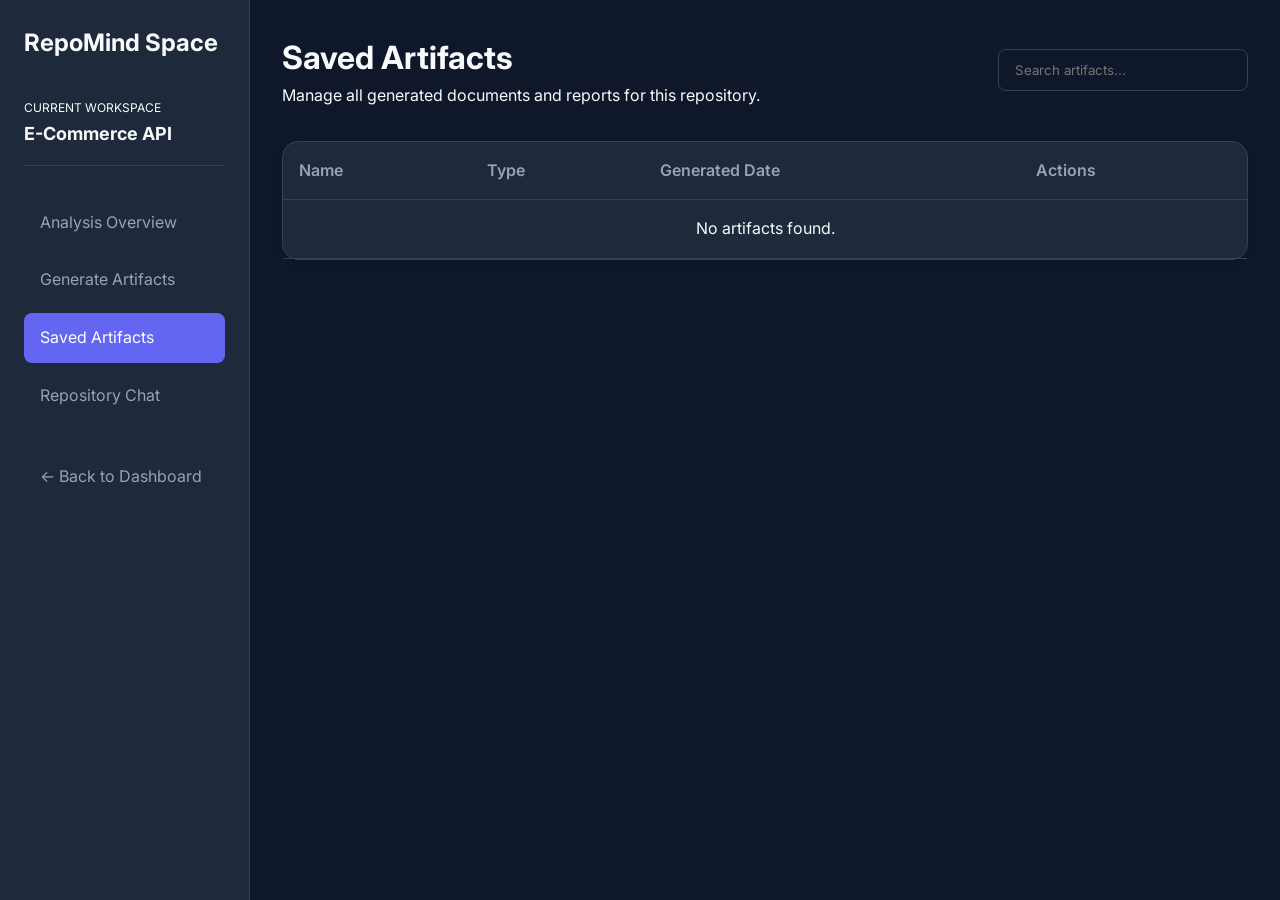
==== pages/artifacts.html @ 16570534 "Initial Frontend" ====
<!DOCTYPE html>
<html lang="en">
<head>
    <meta charset="UTF-8">
    <meta name="viewport" content="width=device-width, initial-scale=1.0">
    <title>Saved Artifacts - RepoMind Space</title>
    <link href="https://fonts.googleapis.com/css2?family=Inter:wght@400;500;600;700&display=swap" rel="stylesheet">
    <link rel="stylesheet" href="../css/style.css">
    <style>
        .artifact-table {
            width: 100%;
            border-collapse: collapse;
            text-align: left;
        }
        .artifact-table th, .artifact-table td {
            padding: 1rem;
            border-bottom: 1px solid var(--border-color);
        }
        .artifact-table th {
            font-weight: 600;
            color: var(--text-muted);
        }
        .artifact-table tr:hover {
            background-color: var(--bg-dark);
        }
    </style>
</head>
<body>
    <div class="app-layout">
        <!-- Sidebar -->
        <aside class="sidebar">
            <h2 class="navbar-brand mb-4">RepoMind Space</h2>
            <div class="mb-4" style="padding-bottom: 1rem; border-bottom: 1px solid var(--border-color);">
                <span class="text-muted" style="font-size: 0.75rem; text-transform: uppercase;">Current Workspace</span>
                <h3 style="font-size: 1.125rem;">E-Commerce API</h3>
            </div>
            <nav class="sidebar-nav" style="margin-top: 0;">
                <a href="workspace-detail.html" class="sidebar-link">Analysis Overview</a>
                <a href="generate-artifact.html" class="sidebar-link">Generate Artifacts</a>
                <a href="artifacts.html" class="sidebar-link active">Saved Artifacts</a>
                <a href="repository-chat.html" class="sidebar-link">Repository Chat</a>
            </nav>
            <nav class="sidebar-nav" style="margin-top: auto; padding-top: 2rem;">
                <a href="dashboard.html" class="sidebar-link">← Back to Dashboard</a>
            </nav>
        </aside>

        <!-- Main Content -->
        <main class="main-content">
            <header class="mb-4" style="display: flex; justify-content: space-between; align-items: center;">
                <div>
                    <h1>Saved Artifacts</h1>
                    <p class="text-muted">Manage all generated documents and reports for this repository.</p>
                </div>
                <div style="display: flex; gap: 1rem;">
                    <input type="text" class="form-control" placeholder="Search artifacts..." style="width: 250px;">
                </div>
            </header>

            <div class="card" style="padding: 0;">
                <table class="artifact-table">
                    <thead>
                        <tr>
                            <th>Name</th>
                            <th>Type</th>
                            <th>Generated Date</th>
                            <th>Actions</th>
                        </tr>
                    </thead>
                    <tbody id="artifactsTableBody">
                        <!-- Artifact rows will be populated here dynamically -->
                        <tr>
                            <td colspan="4" class="text-center text-muted">No artifacts found.</td>
                        </tr>
                    </tbody>
                </table>
            </div>
        </main>
    </div>

    <script src="../js/artifacts.js"></script>
</body>
</html>
---- css/style.css ----
:root {
  --primary-color: #6366f1;
  --primary-hover: #4f46e5;
  --bg-dark: #0f172a;
  --bg-card: #1e293b;
  --text-main: #f8fafc;
  --text-muted: #94a3b8;
  --border-color: #334155;
  --success: #10b981;
  --error: #ef4444;
  --warning: #f59e0b;
}

* {
  box-sizing: border-box;
  margin: 0;
  padding: 0;
}

body {
  font-family: 'Inter', system-ui, sans-serif;
  background-color: var(--bg-dark);
  color: var(--text-main);
  line-height: 1.6;
}

a {
  color: var(--primary-color);
  text-decoration: none;
  transition: color 0.3s ease;
}

a:hover {
  color: var(--primary-hover);
}

.container {
  max-width: 1200px;
  margin: 0 auto;
  padding: 0 2rem;
}

/* Navbar */
.navbar {
  display: flex;
  justify-content: space-between;
  align-items: center;
  padding: 1.5rem 0;
  border-bottom: 1px solid var(--border-color);
}

.navbar-brand {
  font-size: 1.5rem;
  font-weight: 700;
  color: var(--text-main);
  text-decoration: none;
}

.navbar-nav {
  display: flex;
  gap: 1.5rem;
  align-items: center;
}

/* Buttons */
.btn {
  display: inline-flex;
  align-items: center;
  justify-content: center;
  padding: 0.75rem 1.5rem;
  border-radius: 0.5rem;
  font-weight: 500;
  cursor: pointer;
  transition: all 0.2s ease;
  border: none;
  font-size: 1rem;
}

.btn-primary {
  background-color: var(--primary-color);
  color: white;
}

.btn-primary:hover {
  background-color: var(--primary-hover);
  transform: translateY(-1px);
}

.btn-secondary {
  background-color: transparent;
  border: 1px solid var(--border-color);
  color: var(--text-main);
}

.btn-secondary:hover {
  background-color: var(--bg-card);
}

/* Cards */
.card {
  background-color: var(--bg-card);
  border-radius: 1rem;
  padding: 2rem;
  border: 1px solid var(--border-color);
  box-shadow: 0 4px 6px -1px rgb(0 0 0 / 0.1);
}

/* Forms */
.form-group {
  margin-bottom: 1.5rem;
}

.form-label {
  display: block;
  margin-bottom: 0.5rem;
  font-weight: 500;
  color: var(--text-muted);
}

.form-control {
  width: 100%;
  padding: 0.75rem 1rem;
  background-color: var(--bg-dark);
  border: 1px solid var(--border-color);
  border-radius: 0.5rem;
  color: var(--text-main);
  font-family: inherit;
  transition: border-color 0.2s;
}

.form-control:focus {
  outline: none;
  border-color: var(--primary-color);
}

/* Utility */
.text-center { text-align: center; }
.mb-1 { margin-bottom: 0.5rem; }
.mb-2 { margin-bottom: 1rem; }
.mb-4 { margin-bottom: 2rem; }
.mt-4 { margin-top: 2rem; }

/* Dashboard Layout */
.app-layout {
  display: grid;
  grid-template-columns: 250px 1fr;
  min-height: 100vh;
}

.sidebar {
  background-color: var(--bg-card);
  border-right: 1px solid var(--border-color);
  padding: 1.5rem;
}

.sidebar-nav {
  display: flex;
  flex-direction: column;
  gap: 0.5rem;
  margin-top: 2rem;
}

.sidebar-link {
  padding: 0.75rem 1rem;
  border-radius: 0.5rem;
  color: var(--text-muted);
  transition: all 0.2s;
}

.sidebar-link:hover, .sidebar-link.active {
  background-color: var(--primary-color);
  color: white;
}

.main-content {
  padding: 2rem;
  overflow-y: auto;
}

/* Grid System */
.grid {
  display: grid;
  gap: 1.5rem;
}

.grid-cols-2 { grid-template-columns: repeat(2, 1fr); }
.grid-cols-3 { grid-template-columns: repeat(3, 1fr); }
.grid-cols-4 { grid-template-columns: repeat(4, 1fr); }
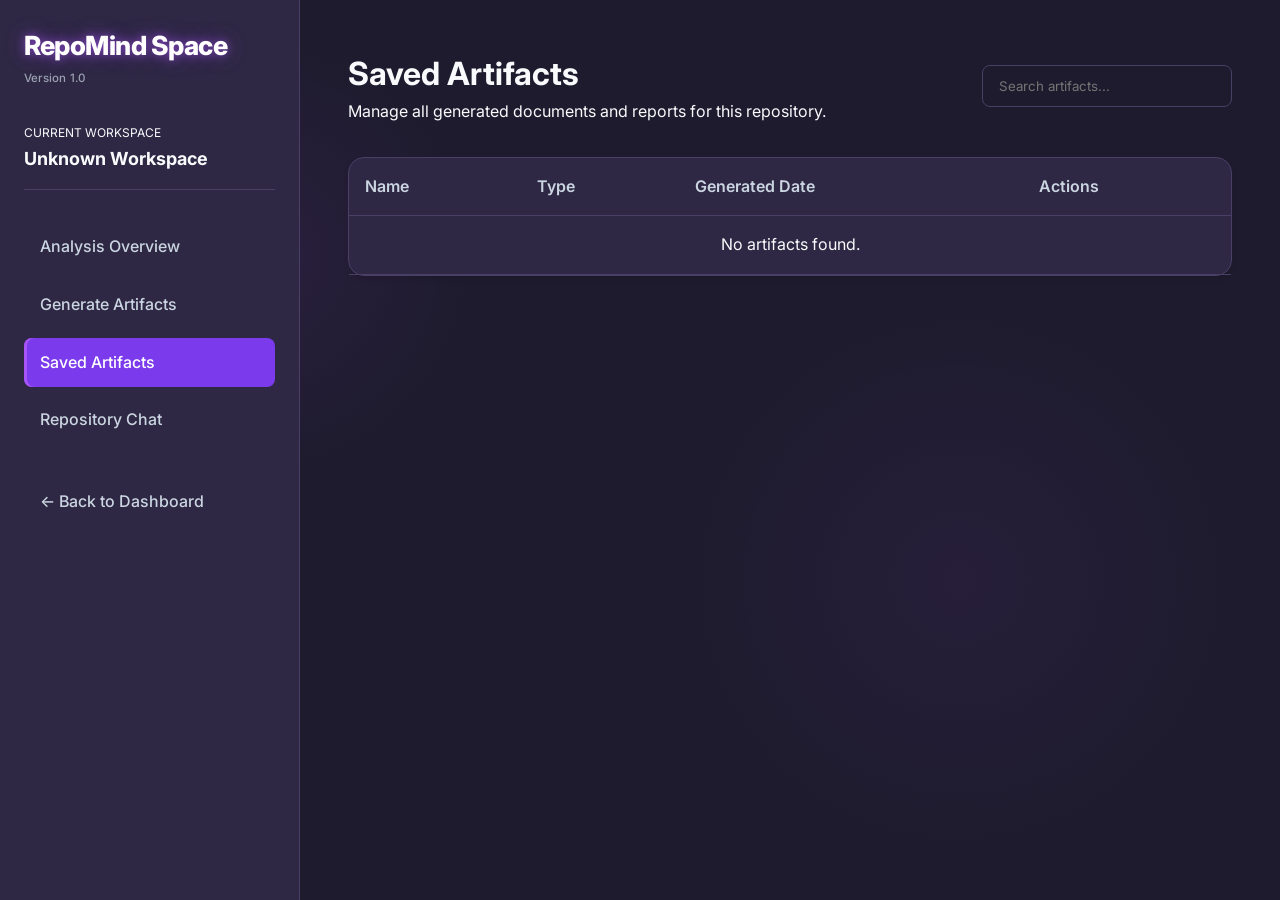
==== commit c2785aa9: "Upadted UI/UX pages with version name" ====
--- a/pages/artifacts.html
+++ b/pages/artifacts.html
@@ -29,10 +29,13 @@
     <div class="app-layout">
         <!-- Sidebar -->
         <aside class="sidebar">
-            <h2 class="navbar-brand mb-4">RepoMind Space</h2>
+            <div class="mb-4">
+                <a href="dashboard.html" class="navbar-brand" style="display: block;">RepoMind Space</a>
+                <span class="version-text">Version 1.0</span>
+            </div>
             <div class="mb-4" style="padding-bottom: 1rem; border-bottom: 1px solid var(--border-color);">
                 <span class="text-muted" style="font-size: 0.75rem; text-transform: uppercase;">Current Workspace</span>
-                <h3 style="font-size: 1.125rem;">E-Commerce API</h3>
+                <h3 style="font-size: 1.125rem;" id="workspaceNameHeader">Workspace Name</h3>
             </div>
             <nav class="sidebar-nav" style="margin-top: 0;">
                 <a href="workspace-detail.html" class="sidebar-link">Analysis Overview</a>
@@ -78,6 +81,7 @@
         </main>
     </div>
 
+    <script src="../js/analysis.js"></script>
     <script src="../js/artifacts.js"></script>
 </body>
 </html>
--- a/css/style.css
+++ b/css/style.css
@@ -1,11 +1,11 @@
 :root {
-  --primary-color: #6366f1;
-  --primary-hover: #4f46e5;
-  --bg-dark: #0f172a;
-  --bg-card: #1e293b;
+  --primary-color: #7c3aed;
+  --primary-hover: #6d28d9;
+  --bg-dark: #1e1b2e;
+  --bg-card: #2e2844;
   --text-main: #f8fafc;
-  --text-muted: #94a3b8;
-  --border-color: #334155;
+  --text-muted: #cbd5e1;
+  --border-color: #4a4066;
   --success: #10b981;
   --error: #ef4444;
   --warning: #f59e0b;
@@ -50,10 +50,13 @@
 }
 
 .navbar-brand {
-  font-size: 1.5rem;
-  font-weight: 700;
-  color: var(--text-main);
+  font-size: 1.65rem;
+  font-weight: 800;
   text-decoration: none;
+  color: white;
+  letter-spacing: -0.5px;
+  white-space: nowrap;
+  text-shadow: 0 0 10px rgba(168, 85, 247, 0.6), 0 0 20px rgba(168, 85, 247, 0.4);
 }
 
 .navbar-nav {
@@ -83,7 +86,9 @@
 
 .btn-primary:hover {
   background-color: var(--primary-hover);
+  color: white !important;
   transform: translateY(-1px);
+  box-shadow: 0 0 15px rgba(99, 102, 241, 0.4);
 }
 
 .btn-secondary {
@@ -138,12 +143,13 @@
 .mb-1 { margin-bottom: 0.5rem; }
 .mb-2 { margin-bottom: 1rem; }
 .mb-4 { margin-bottom: 2rem; }
+.mb-5 { margin-bottom: 3rem; }
 .mt-4 { margin-top: 2rem; }
 
 /* Dashboard Layout */
 .app-layout {
   display: grid;
-  grid-template-columns: 250px 1fr;
+  grid-template-columns: 300px 1fr;
   min-height: 100vh;
 }
 
@@ -170,19 +176,433 @@
 .sidebar-link:hover, .sidebar-link.active {
   background-color: var(--primary-color);
   color: white;
+  box-shadow: inset 3px 0 0 #a855f7;
 }
 
 .main-content {
-  padding: 2rem;
+  padding: 3rem;
   overflow-y: auto;
 }
 
 /* Grid System */
 .grid {
   display: grid;
-  gap: 1.5rem;
+  gap: 2rem;
 }
 
 .grid-cols-2 { grid-template-columns: repeat(2, 1fr); }
 .grid-cols-3 { grid-template-columns: repeat(3, 1fr); }
 .grid-cols-4 { grid-template-columns: repeat(4, 1fr); }
+
+/* Auth Split Layout */
+.auth-split {
+  display: flex;
+  min-height: 100vh;
+  background-color: #1e1b2e; /* dark purple/black background */
+  color: var(--text-main);
+  padding: 1rem;
+  gap: 1rem;
+}
+
+.auth-split-left {
+  flex: 1;
+  border-radius: 1rem;
+  background: linear-gradient(135deg, #4f46e5 0%, #1e1b4b 100%);
+  background-image: url('https://images.unsplash.com/photo-1618005182384-a83a8bd57fbe?q=80&w=1470&auto=format&fit=crop'); /* Abstract fluid/tech matching the AI theme */
+  background-size: cover;
+  background-position: center;
+  position: relative;
+  display: flex;
+  flex-direction: column;
+  justify-content: space-between;
+  padding: 2.5rem;
+  overflow: hidden;
+  animation: bgSlideshow 15s infinite;
+}
+
+@keyframes bgSlideshow {
+  0%, 100% { background-image: url('https://images.unsplash.com/photo-1618005182384-a83a8bd57fbe?q=80&w=1470&auto=format&fit=crop'); }
+  33.33% { background-image: url('https://images.unsplash.com/photo-1550751827-4bd374c3f58b?q=80&w=1470&auto=format&fit=crop'); }
+  66.66% { background-image: url('https://images.unsplash.com/photo-1451187580459-43490279c0fa?q=80&w=1470&auto=format&fit=crop'); }
+}
+
+.indicator {
+  width: 2rem;
+  height: 3px;
+  background: rgba(255,255,255,0.3);
+  border-radius: 2px;
+  transition: background 0.3s;
+  animation: slideIndicator 15s infinite;
+}
+
+.indicator:nth-child(1) { animation-delay: 0s; }
+.indicator:nth-child(2) { animation-delay: -10s; }
+.indicator:nth-child(3) { animation-delay: -5s; }
+
+@keyframes slideIndicator {
+  0%, 30% { background: white; }
+  33%, 100% { background: rgba(255,255,255,0.3); }
+}
+
+.auth-split-left::before {
+  content: '';
+  position: absolute;
+  top: 0; left: 0; right: 0; bottom: 0;
+  background: rgba(30, 27, 46, 0.5); /* dark tint overlay */
+  z-index: 1;
+}
+
+.auth-split-left > * {
+  position: relative;
+  z-index: 2;
+}
+
+.auth-header {
+  display: flex;
+  justify-content: space-between;
+  align-items: center;
+}
+
+.auth-brand {
+  font-size: 1.75rem;
+  font-weight: 800;
+  color: white;
+  letter-spacing: 1px;
+  text-shadow: 0 0 10px rgba(168, 85, 247, 0.6), 0 0 20px rgba(168, 85, 247, 0.4);
+}
+
+.version-text {
+  font-size: 11.5px;
+  color: var(--text-muted);
+  opacity: 0.7;
+  letter-spacing: 0.02em;
+  font-weight: 500;
+  display: block;
+  margin-top: 0.15rem;
+}
+
+.version-text.auth-version {
+  color: rgba(255, 255, 255, 0.6);
+}
+
+.auth-back {
+  color: rgba(255, 255, 255, 0.8);
+  font-size: 0.875rem;
+  background: rgba(255,255,255,0.1);
+  padding: 0.5rem 1rem;
+  border-radius: 2rem;
+  transition: all 0.2s;
+}
+.auth-back:hover { background: rgba(255,255,255,0.2); color: white; }
+
+.auth-hero-text h1 {
+  font-size: 2.5rem;
+  color: white;
+  line-height: 1.2;
+  margin-bottom: 2rem;
+  max-width: 400px;
+}
+
+.auth-split-right {
+  flex: 1;
+  display: flex;
+  flex-direction: column;
+  justify-content: center;
+  align-items: center;
+  padding: 2rem;
+}
+
+.auth-form-wrapper {
+  width: 100%;
+  max-width: 420px;
+}
+
+.auth-form-wrapper h2 {
+  font-size: 2.5rem;
+  margin-bottom: 0.5rem;
+  font-weight: 600;
+}
+
+.auth-subtitle {
+  color: var(--text-muted);
+  margin-bottom: 2.5rem;
+}
+
+.auth-form-wrapper .form-control {
+  background-color: rgba(255, 255, 255, 0.03);
+  border: 1px solid rgba(255, 255, 255, 0.1);
+  padding: 1rem;
+  border-radius: 0.5rem;
+  font-size: 1rem;
+  transition: all 0.2s ease;
+}
+.auth-form-wrapper .form-control:focus {
+  border-color: #a78bfa;
+  background-color: rgba(255, 255, 255, 0.05);
+  box-shadow: 0 0 0 2px rgba(167, 139, 250, 0.2);
+}
+
+.auth-form-wrapper .btn-primary {
+  padding: 1rem;
+  width: 100%;
+  font-size: 1rem;
+  border-radius: 0.5rem;
+  margin-top: 1rem;
+  background-color: #7c3aed; /* purple-ish button */
+  border: none;
+  font-weight: 500;
+}
+.auth-form-wrapper .btn-primary:hover {
+  background-color: #6d28d9;
+  box-shadow: 0 0 15px rgba(124, 58, 237, 0.4);
+}
+
+.social-login {
+  display: flex;
+  gap: 1rem;
+  margin-top: 1.5rem;
+}
+.btn-social {
+  flex: 1;
+  background: transparent;
+  border: 1px solid rgba(255, 255, 255, 0.1);
+  color: white;
+  padding: 0.75rem;
+  border-radius: 0.5rem;
+  display: flex;
+  justify-content: center;
+  align-items: center;
+  gap: 0.5rem;
+  cursor: pointer;
+  transition: all 0.2s;
+  font-family: inherit;
+  font-size: 0.875rem;
+}
+.btn-social:hover { background: rgba(255, 255, 255, 0.05); }
+
+.divider {
+  display: flex;
+  align-items: center;
+  text-align: center;
+  margin: 2rem 0;
+  color: var(--text-muted);
+  font-size: 0.875rem;
+}
+.divider::before, .divider::after {
+  content: '';
+  flex: 1;
+  border-bottom: 1px solid rgba(255, 255, 255, 0.1);
+}
+.divider:not(:empty)::before { margin-right: 1rem; }
+.divider:not(:empty)::after { margin-left: 1rem; }
+
+/* Animations */
+@keyframes fadeInUp {
+  from { opacity: 0; transform: translateY(20px); }
+  to { opacity: 1; transform: translateY(0); }
+}
+
+.animate-fade-up {
+  animation: fadeInUp 0.6s ease-out forwards;
+  opacity: 0;
+}
+.delay-100 { animation-delay: 100ms; }
+.delay-200 { animation-delay: 200ms; }
+.delay-300 { animation-delay: 300ms; }
+
+/* Neon Accents & Glowing Cards */
+.glow-card {
+  position: relative;
+  border: 1px solid rgba(168, 85, 247, 0.2);
+  box-shadow: 0 4px 20px -2px rgba(99, 102, 241, 0.1);
+  transition: all 0.3s ease;
+}
+.glow-card:hover {
+  border-color: rgba(168, 85, 247, 0.5);
+  box-shadow: 0 0 20px rgba(168, 85, 247, 0.2), inset 0 0 10px rgba(99, 102, 241, 0.1);
+  transform: translateY(-3px);
+}
+.glow-card .metric-value {
+  font-size: 2.5rem;
+  font-weight: 800;
+  background: linear-gradient(to right, #a855f7, #6366f1);
+  -webkit-background-clip: text;
+  -webkit-text-fill-color: transparent;
+}
+
+/* Dashboard App Layout Enhancements */
+.app-layout {
+  position: relative;
+  background-color: var(--bg-dark);
+}
+.app-layout::before {
+  content: '';
+  position: absolute;
+  top: 0; left: 0;
+  width: 40vw; height: 40vw;
+  background: radial-gradient(circle, rgba(168, 85, 247, 0.08) 0%, transparent 60%);
+  pointer-events: none;
+  z-index: 0;
+}
+.app-layout::after {
+  content: '';
+  position: absolute;
+  bottom: 0; right: 0;
+  width: 50vw; height: 50vw;
+  background: radial-gradient(circle, rgba(168, 85, 247, 0.06) 0%, transparent 60%);
+  pointer-events: none;
+  z-index: 0;
+}
+
+.sidebar, .main-content {
+  position: relative;
+  z-index: 10;
+}
+
+/* Glassmorphism Panel */
+.glass-panel {
+  background: rgba(30, 41, 59, 0.6);
+  backdrop-filter: blur(12px);
+  -webkit-backdrop-filter: blur(12px);
+  border: 1px solid rgba(255, 255, 255, 0.05);
+  border-radius: 1rem;
+  padding: 2rem;
+  box-shadow: 0 4px 6px -1px rgba(0, 0, 0, 0.1), 0 2px 4px -1px rgba(0, 0, 0, 0.06);
+}
+
+/* Sidebar Icons */
+.sidebar-link {
+  display: flex;
+  align-items: center;
+  gap: 0.75rem;
+  font-weight: 500;
+}
+.sidebar-link svg {
+  width: 1.25rem;
+  height: 1.25rem;
+  opacity: 0.7;
+  transition: opacity 0.2s;
+}
+.sidebar-link:hover svg, .sidebar-link.active svg {
+  opacity: 1;
+}
+
+/* Dashboard Metric Cards */
+.metric-header {
+  display: flex;
+  justify-content: space-between;
+  align-items: center;
+  margin-bottom: 0.5rem;
+}
+.metric-icon {
+  padding: 0.5rem;
+  border-radius: 0.5rem;
+  background: rgba(99, 102, 241, 0.1);
+  color: var(--primary-color);
+  display: flex;
+}
+.trend-up {
+  font-size: 0.75rem;
+  color: var(--success);
+  font-weight: 600;
+  margin-top: 0.25rem;
+}
+
+/* Onboarding Progress */
+.progress-container {
+  width: 100%;
+  height: 6px;
+  background: rgba(255,255,255,0.1);
+  border-radius: 3px;
+  margin: 1rem 0;
+  overflow: hidden;
+}
+.progress-bar {
+  height: 100%;
+  background: linear-gradient(to right, #6366f1, #a855f7);
+  width: 0%; /* Default 0 */
+  transition: width 0.5s ease;
+}
+.checklist {
+  list-style: none;
+  margin-bottom: 1.5rem;
+}
+.checklist li {
+  display: flex;
+  align-items: center;
+  gap: 0.75rem;
+  margin-bottom: 0.5rem;
+  color: var(--text-muted);
+}
+.checklist li svg {
+  color: var(--border-color);
+}
+.checklist li.completed {
+  color: var(--text-main);
+}
+.checklist li.completed svg {
+  color: var(--success);
+}
+
+/* Quick Actions */
+.quick-action-card {
+  display: flex;
+  flex-direction: column;
+  align-items: flex-start;
+  padding: 1.5rem;
+  background: rgba(255, 255, 255, 0.03);
+  border: 1px solid rgba(255, 255, 255, 0.05);
+  border-radius: 0.75rem;
+  cursor: pointer;
+  transition: all 0.2s ease;
+  text-decoration: none;
+  color: var(--text-main);
+}
+.quick-action-card:hover {
+  background: rgba(99, 102, 241, 0.05);
+  border-color: rgba(99, 102, 241, 0.3);
+  transform: translateY(-2px);
+  box-shadow: 0 4px 15px rgba(99, 102, 241, 0.1);
+}
+.quick-action-icon {
+  padding: 0.75rem;
+  border-radius: 0.5rem;
+  background: rgba(255,255,255,0.05);
+  margin-bottom: 1rem;
+  transition: background 0.2s;
+}
+.quick-action-card:hover .quick-action-icon {
+  background: rgba(99, 102, 241, 0.2);
+  color: #a855f7;
+}
+
+/* AI Assistant FAB */
+.ai-fab {
+  position: fixed;
+  bottom: 2rem;
+  right: 2rem;
+  background: linear-gradient(135deg, #6366f1, #a855f7);
+  color: white;
+  padding: 0.75rem 1.25rem;
+  border-radius: 2rem;
+  display: flex;
+  align-items: center;
+  gap: 0.5rem;
+  font-weight: 600;
+  box-shadow: 0 4px 15px rgba(168, 85, 247, 0.4);
+  cursor: pointer;
+  transition: all 0.2s ease;
+  z-index: 100;
+  border: 1px solid rgba(255,255,255,0.2);
+}
+.ai-fab:hover {
+  transform: translateY(-3px) scale(1.02);
+  box-shadow: 0 6px 20px rgba(168, 85, 247, 0.6);
+}
+
+@media (max-width: 768px) {
+  .app-layout { grid-template-columns: 1fr; }
+  .sidebar { display: none; }
+  .auth-split { flex-direction: column; }
+  .auth-split-left { min-height: 40vh; }
+}
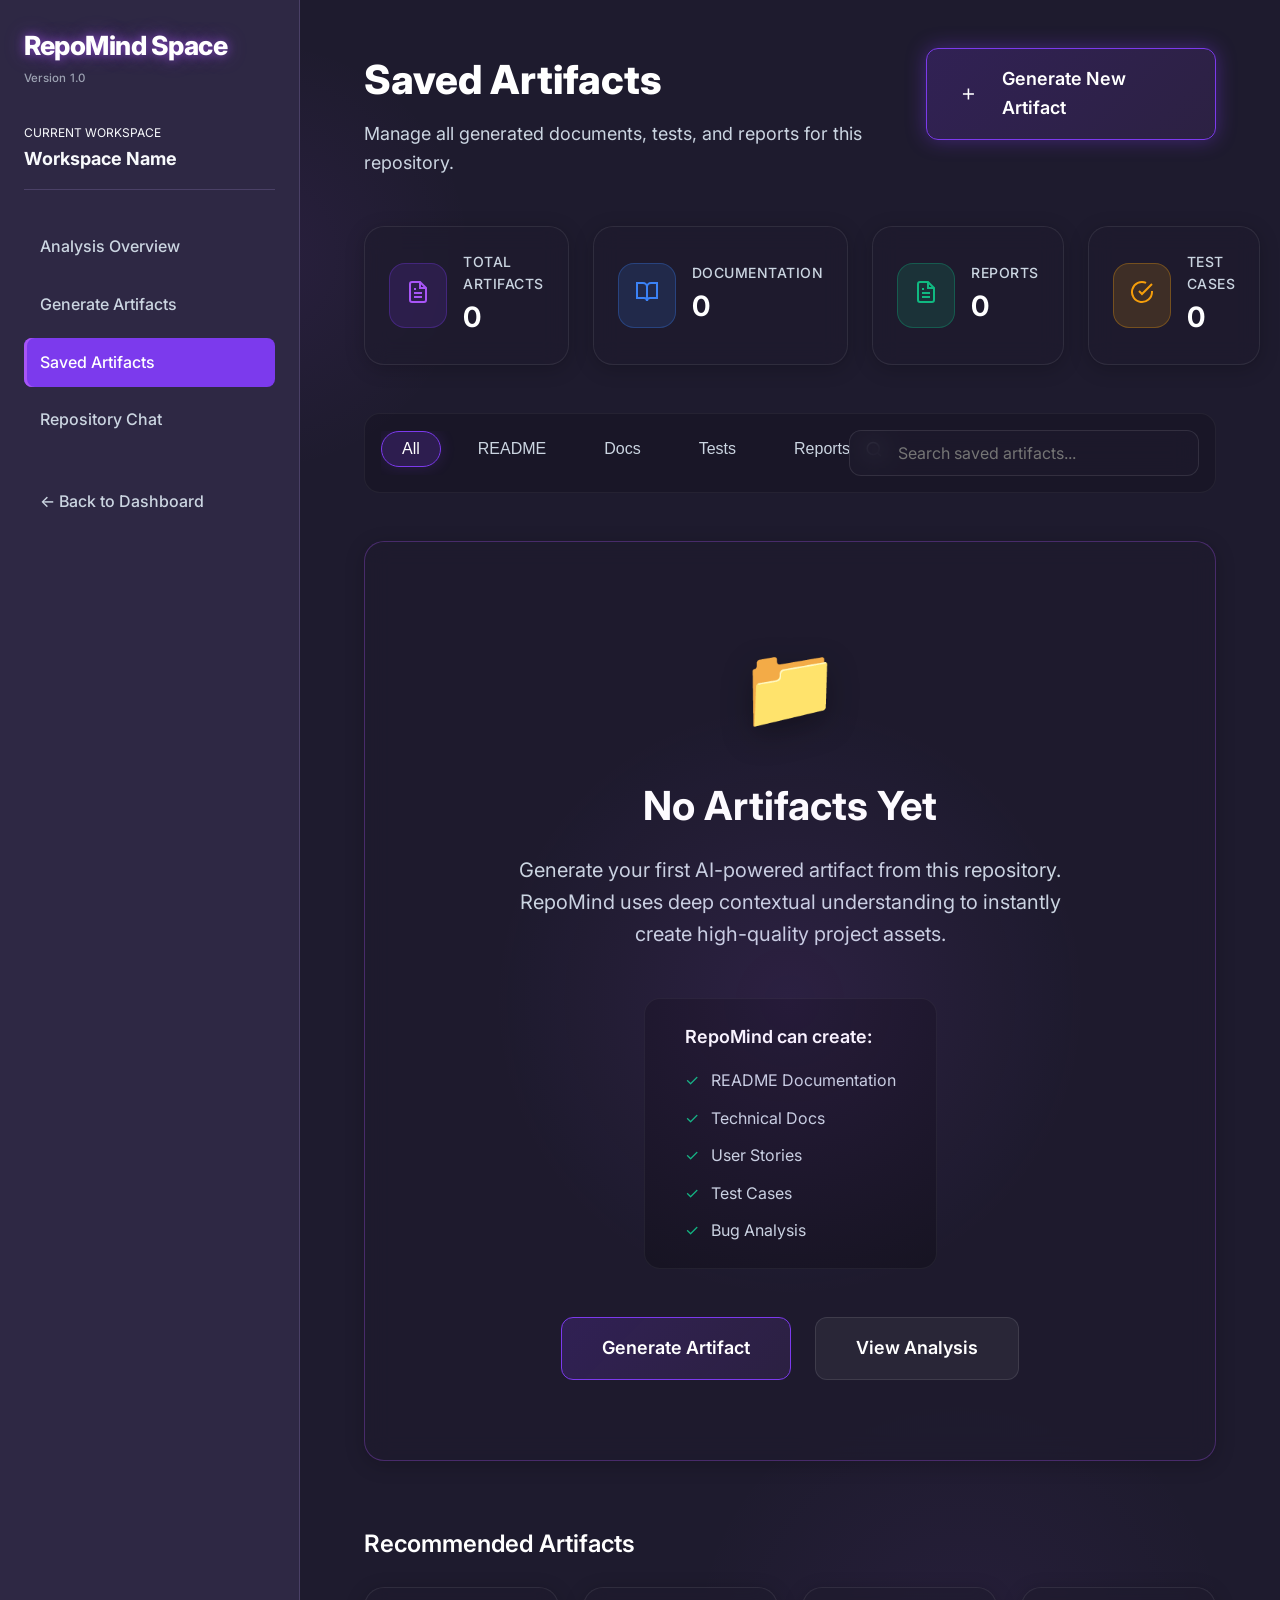
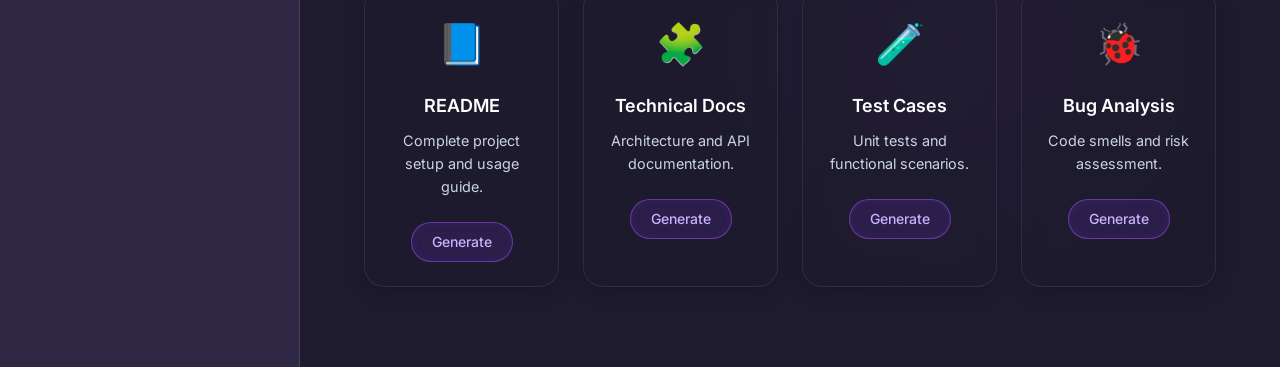
==== commit ef6e58eb: "Enhanced and updated workspace related frontnend pages" ====
--- a/pages/artifacts.html
+++ b/pages/artifacts.html
@@ -7,21 +7,91 @@
     <link href="https://fonts.googleapis.com/css2?family=Inter:wght@400;500;600;700&display=swap" rel="stylesheet">
     <link rel="stylesheet" href="../css/style.css">
     <style>
-        .artifact-table {
-            width: 100%;
-            border-collapse: collapse;
-            text-align: left;
-        }
-        .artifact-table th, .artifact-table td {
-            padding: 1rem;
-            border-bottom: 1px solid var(--border-color);
-        }
-        .artifact-table th {
-            font-weight: 600;
+        /* Modern Input Styling */
+        .search-input {
+            background: rgba(30, 27, 46, 0.6);
+            border: 1px solid rgba(255,255,255,0.1);
+            color: white;
+            padding: 12px 20px 12px 48px;
+            border-radius: 12px;
+            width: 350px;
+            font-family: 'Inter', sans-serif;
+            font-size: 1rem;
+            transition: all 0.3s ease;
+            backdrop-filter: blur(12px);
+        }
+        .search-input:focus {
+            outline: none;
+            border-color: rgba(168, 85, 247, 0.5);
+            box-shadow: 0 0 15px rgba(124, 58, 237, 0.2);
+            background: rgba(30, 27, 46, 0.8);
+        }
+        .search-icon-wrapper {
+            position: absolute;
+            left: 16px;
+            top: 50%;
+            transform: translateY(-50%);
             color: var(--text-muted);
-        }
-        .artifact-table tr:hover {
-            background-color: var(--bg-dark);
+            pointer-events: none;
+        }
+
+        /* Glassmorphism Cards */
+        .glass-card {
+            background: rgba(30, 27, 46, 0.6);
+            backdrop-filter: blur(12px);
+            border: 1px solid rgba(255,255,255,0.08);
+            border-radius: 20px;
+            transition: all 0.3s ease;
+            box-shadow: 0 4px 20px rgba(0,0,0,0.2);
+        }
+        .glass-card:hover {
+            border-color: rgba(168, 85, 247, 0.4);
+            transform: translateY(-4px);
+            box-shadow: 0 12px 30px rgba(124, 58, 237, 0.15);
+        }
+
+        /* Filter Tabs */
+        .filter-tabs {
+            display: flex;
+            gap: 1rem;
+            overflow-x: auto;
+            padding-bottom: 0.5rem;
+        }
+        .filter-tab {
+            background: transparent;
+            border: 1px solid transparent;
+            color: var(--text-muted);
+            padding: 8px 20px;
+            border-radius: 20px;
+            cursor: pointer;
+            font-weight: 500;
+            font-size: 1rem;
+            transition: all 0.2s ease;
+            white-space: nowrap;
+        }
+        .filter-tab:hover {
+            color: white;
+            background: rgba(255,255,255,0.05);
+        }
+        .filter-tab.active {
+            background: rgba(124, 58, 237, 0.2);
+            border-color: var(--primary-color);
+            color: white;
+            box-shadow: 0 0 15px rgba(124, 58, 237, 0.2);
+        }
+
+        /* Populated Grid */
+        .artifact-grid {
+            display: grid;
+            grid-template-columns: repeat(auto-fill, minmax(350px, 1fr));
+            gap: 2rem;
+            display: none; /* Hidden by default until artifacts exist */
+        }
+        
+        .artifact-item-card {
+            display: flex;
+            flex-direction: column;
+            padding: 1.5rem;
         }
     </style>
 </head>
@@ -49,39 +119,183 @@
         </aside>
 
         <!-- Main Content -->
-        <main class="main-content">
-            <header class="mb-4" style="display: flex; justify-content: space-between; align-items: center;">
-                <div>
-                    <h1>Saved Artifacts</h1>
-                    <p class="text-muted">Manage all generated documents and reports for this repository.</p>
+        <main class="main-content" style="padding: 3rem 4rem;">
+            <div style="max-width: 1400px; margin: 0 auto;">
+                
+                <!-- HEADER & ACTION -->
+                <header style="display: flex; justify-content: space-between; align-items: flex-start; margin-bottom: 3rem;">
+                    <div>
+                        <h1 class="analysis-header-title">Saved Artifacts</h1>
+                        <p class="analysis-body-text" style="font-size: 1.125rem; margin-top: 0.5rem;">Manage all generated documents, tests, and reports for this repository.</p>
+                    </div>
+                    <a href="generate-artifact.html" class="action-btn-large primary" style="text-decoration: none; padding: 1rem 2rem; font-size: 1.125rem; font-weight: 600; border-radius: 12px; box-shadow: 0 0 20px rgba(124, 58, 237, 0.4);">
+                        <svg width="20" height="20" viewBox="0 0 24 24" fill="none" stroke="currentColor" stroke-width="2" style="margin-right: 8px;"><line x1="12" y1="5" x2="12" y2="19"></line><line x1="5" y1="12" x2="19" y2="12"></line></svg>
+                        Generate New Artifact
+                    </a>
+                </header>
+
+                <!-- STATISTICS ROW -->
+                <div style="display: grid; grid-template-columns: repeat(4, 1fr); gap: 1.5rem; margin-bottom: 3rem;">
+                    <div class="glass-card" style="padding: 1.5rem; display: flex; align-items: center; gap: 1rem;">
+                        <div style="background: rgba(124, 58, 237, 0.15); padding: 1rem; border-radius: 16px; color: #a855f7; border: 1px solid rgba(124, 58, 237, 0.3);">
+                            <svg width="24" height="24" viewBox="0 0 24 24" fill="none" stroke="currentColor" stroke-width="2"><path d="M14 2H6a2 2 0 0 0-2 2v16a2 2 0 0 0 2 2h12a2 2 0 0 0 2-2V8z"></path><polyline points="14 2 14 8 20 8"></polyline><line x1="16" y1="13" x2="8" y2="13"></line><line x1="16" y1="17" x2="8" y2="17"></line><polyline points="10 9 9 9 8 9"></polyline></svg>
+                        </div>
+                        <div>
+                            <div style="color: var(--text-muted); font-size: 0.875rem; font-weight: 500; text-transform: uppercase; letter-spacing: 0.5px;">Total Artifacts</div>
+                            <div style="font-size: 1.75rem; font-weight: 700; color: white;">0</div>
+                        </div>
+                    </div>
+                    <div class="glass-card" style="padding: 1.5rem; display: flex; align-items: center; gap: 1rem;">
+                        <div style="background: rgba(59, 130, 246, 0.15); padding: 1rem; border-radius: 16px; color: #3b82f6; border: 1px solid rgba(59, 130, 246, 0.3);">
+                            <svg width="24" height="24" viewBox="0 0 24 24" fill="none" stroke="currentColor" stroke-width="2"><path d="M2 3h6a4 4 0 0 1 4 4v14a3 3 0 0 0-3-3H2z"></path><path d="M22 3h-6a4 4 0 0 0-4 4v14a3 3 0 0 1 3-3h7z"></path></svg>
+                        </div>
+                        <div>
+                            <div style="color: var(--text-muted); font-size: 0.875rem; font-weight: 500; text-transform: uppercase; letter-spacing: 0.5px;">Documentation</div>
+                            <div style="font-size: 1.75rem; font-weight: 700; color: white;">0</div>
+                        </div>
+                    </div>
+                    <div class="glass-card" style="padding: 1.5rem; display: flex; align-items: center; gap: 1rem;">
+                        <div style="background: rgba(16, 185, 129, 0.15); padding: 1rem; border-radius: 16px; color: #10b981; border: 1px solid rgba(16, 185, 129, 0.3);">
+                            <svg width="24" height="24" viewBox="0 0 24 24" fill="none" stroke="currentColor" stroke-width="2"><path d="M14 2H6a2 2 0 0 0-2 2v16a2 2 0 0 0 2 2h12a2 2 0 0 0 2-2V8z"></path><polyline points="14 2 14 8 20 8"></polyline><line x1="16" y1="13" x2="8" y2="13"></line><line x1="16" y1="17" x2="8" y2="17"></line><polyline points="10 9 9 9 8 9"></polyline></svg>
+                        </div>
+                        <div>
+                            <div style="color: var(--text-muted); font-size: 0.875rem; font-weight: 500; text-transform: uppercase; letter-spacing: 0.5px;">Reports</div>
+                            <div style="font-size: 1.75rem; font-weight: 700; color: white;">0</div>
+                        </div>
+                    </div>
+                    <div class="glass-card" style="padding: 1.5rem; display: flex; align-items: center; gap: 1rem;">
+                        <div style="background: rgba(245, 158, 11, 0.15); padding: 1rem; border-radius: 16px; color: #f59e0b; border: 1px solid rgba(245, 158, 11, 0.3);">
+                            <svg width="24" height="24" viewBox="0 0 24 24" fill="none" stroke="currentColor" stroke-width="2"><path d="M22 11.08V12a10 10 0 1 1-5.93-9.14"></path><polyline points="22 4 12 14.01 9 11.01"></polyline></svg>
+                        </div>
+                        <div>
+                            <div style="color: var(--text-muted); font-size: 0.875rem; font-weight: 500; text-transform: uppercase; letter-spacing: 0.5px;">Test Cases</div>
+                            <div style="font-size: 1.75rem; font-weight: 700; color: white;">0</div>
+                        </div>
+                    </div>
                 </div>
-                <div style="display: flex; gap: 1rem;">
-                    <input type="text" class="form-control" placeholder="Search artifacts..." style="width: 250px;">
+
+                <!-- TOOLBAR -->
+                <div style="display: flex; justify-content: space-between; align-items: center; margin-bottom: 3rem; background: rgba(0,0,0,0.15); padding: 1rem; border-radius: 16px; border: 1px solid rgba(255,255,255,0.05);">
+                    <div class="filter-tabs">
+                        <button class="filter-tab active">All</button>
+                        <button class="filter-tab">README</button>
+                        <button class="filter-tab">Docs</button>
+                        <button class="filter-tab">Tests</button>
+                        <button class="filter-tab">Reports</button>
+                        <button class="filter-tab">User Stories</button>
+                    </div>
+                    <div style="position: relative;">
+                        <div class="search-icon-wrapper">
+                            <svg width="18" height="18" viewBox="0 0 24 24" fill="none" stroke="currentColor" stroke-width="2"><circle cx="11" cy="11" r="8"></circle><line x1="21" y1="21" x2="16.65" y2="16.65"></line></svg>
+                        </div>
+                        <input type="text" class="search-input" placeholder="Search saved artifacts...">
+                    </div>
                 </div>
-            </header>
-
-            <div class="card" style="padding: 0;">
-                <table class="artifact-table">
-                    <thead>
-                        <tr>
-                            <th>Name</th>
-                            <th>Type</th>
-                            <th>Generated Date</th>
-                            <th>Actions</th>
-                        </tr>
-                    </thead>
-                    <tbody id="artifactsTableBody">
-                        <!-- Artifact rows will be populated here dynamically -->
-                        <tr>
-                            <td colspan="4" class="text-center text-muted">No artifacts found.</td>
-                        </tr>
-                    </tbody>
-                </table>
+
+                <!-- EMPTY STATE HERO (Default View) -->
+                <div id="emptyStateContainer">
+                    <div class="glass-card" style="padding: 5rem 4rem; text-align: center; margin-bottom: 4rem; position: relative; overflow: hidden; border-color: rgba(168, 85, 247, 0.3);">
+                        <div style="position: absolute; top: 50%; left: 50%; transform: translate(-50%, -50%); width: 600px; height: 600px; background: radial-gradient(circle, rgba(168, 85, 247, 0.1) 0%, transparent 70%); pointer-events: none;"></div>
+                        
+                        <div style="font-size: 5rem; margin-bottom: 1.5rem; filter: drop-shadow(0 10px 15px rgba(0,0,0,0.3));">📁</div>
+                        <h2 style="font-size: 2.5rem; font-weight: 700; color: white; margin-bottom: 1rem;">No Artifacts Yet</h2>
+                        <p style="color: var(--text-muted); font-size: 1.25rem; max-width: 600px; margin: 0 auto 3rem; line-height: 1.6;">
+                            Generate your first AI-powered artifact from this repository. RepoMind uses deep contextual understanding to instantly create high-quality project assets.
+                        </p>
+                        
+                        <div style="display: flex; justify-content: center; gap: 2rem; margin-bottom: 3rem; text-align: left;">
+                            <div style="background: rgba(0,0,0,0.2); border: 1px solid rgba(255,255,255,0.05); padding: 1.5rem 2.5rem; border-radius: 16px;">
+                                <h4 style="color: white; font-weight: 600; margin-bottom: 1rem; font-size: 1.125rem;">RepoMind can create:</h4>
+                                <ul style="list-style: none; padding: 0; margin: 0;">
+                                    <li style="color: #cbd5e1; margin-bottom: 0.75rem; display: flex; align-items: center;"><span style="color: var(--success); margin-right: 12px;">✓</span> README Documentation</li>
+                                    <li style="color: #cbd5e1; margin-bottom: 0.75rem; display: flex; align-items: center;"><span style="color: var(--success); margin-right: 12px;">✓</span> Technical Docs</li>
+                                    <li style="color: #cbd5e1; margin-bottom: 0.75rem; display: flex; align-items: center;"><span style="color: var(--success); margin-right: 12px;">✓</span> User Stories</li>
+                                    <li style="color: #cbd5e1; margin-bottom: 0.75rem; display: flex; align-items: center;"><span style="color: var(--success); margin-right: 12px;">✓</span> Test Cases</li>
+                                    <li style="color: #cbd5e1; display: flex; align-items: center;"><span style="color: var(--success); margin-right: 12px;">✓</span> Bug Analysis</li>
+                                </ul>
+                            </div>
+                        </div>
+
+                        <div style="display: flex; justify-content: center; gap: 1.5rem;">
+                            <a href="generate-artifact.html" class="action-btn-large primary" style="text-decoration: none; padding: 1rem 2.5rem; font-size: 1.125rem;">Generate Artifact</a>
+                            <a href="workspace-detail.html" class="action-btn-large" style="text-decoration: none; padding: 1rem 2.5rem; font-size: 1.125rem; background: rgba(255,255,255,0.05); border: 1px solid rgba(255,255,255,0.1); color: white;">View Analysis</a>
+                        </div>
+                    </div>
+
+                    <!-- RECOMMENDED ARTIFACTS GRID (Shown when empty) -->
+                    <div style="margin-bottom: 2rem;">
+                        <h3 style="font-size: 1.5rem; font-weight: 600; color: white; margin-bottom: 1.5rem;">Recommended Artifacts</h3>
+                        <div style="display: grid; grid-template-columns: repeat(4, 1fr); gap: 1.5rem;">
+                            <div class="glass-card" style="padding: 1.5rem; text-align: center;">
+                                <div style="font-size: 2.5rem; margin-bottom: 1rem;">📘</div>
+                                <h4 style="color: white; font-weight: 600; margin-bottom: 0.5rem; font-size: 1.125rem;">README</h4>
+                                <p style="color: var(--text-muted); font-size: 0.9rem; margin-bottom: 1.5rem;">Complete project setup and usage guide.</p>
+                                <a href="generate-artifact.html" class="tech-pill" style="text-decoration: none; display: inline-block; padding: 8px 20px; border: 1px solid rgba(168, 85, 247, 0.5); color: #c4b5fd;">Generate</a>
+                            </div>
+                            <div class="glass-card" style="padding: 1.5rem; text-align: center;">
+                                <div style="font-size: 2.5rem; margin-bottom: 1rem;">🧩</div>
+                                <h4 style="color: white; font-weight: 600; margin-bottom: 0.5rem; font-size: 1.125rem;">Technical Docs</h4>
+                                <p style="color: var(--text-muted); font-size: 0.9rem; margin-bottom: 1.5rem;">Architecture and API documentation.</p>
+                                <a href="generate-artifact.html" class="tech-pill" style="text-decoration: none; display: inline-block; padding: 8px 20px; border: 1px solid rgba(168, 85, 247, 0.5); color: #c4b5fd;">Generate</a>
+                            </div>
+                            <div class="glass-card" style="padding: 1.5rem; text-align: center;">
+                                <div style="font-size: 2.5rem; margin-bottom: 1rem;">🧪</div>
+                                <h4 style="color: white; font-weight: 600; margin-bottom: 0.5rem; font-size: 1.125rem;">Test Cases</h4>
+                                <p style="color: var(--text-muted); font-size: 0.9rem; margin-bottom: 1.5rem;">Unit tests and functional scenarios.</p>
+                                <a href="generate-artifact.html" class="tech-pill" style="text-decoration: none; display: inline-block; padding: 8px 20px; border: 1px solid rgba(168, 85, 247, 0.5); color: #c4b5fd;">Generate</a>
+                            </div>
+                            <div class="glass-card" style="padding: 1.5rem; text-align: center;">
+                                <div style="font-size: 2.5rem; margin-bottom: 1rem;">🐞</div>
+                                <h4 style="color: white; font-weight: 600; margin-bottom: 0.5rem; font-size: 1.125rem;">Bug Analysis</h4>
+                                <p style="color: var(--text-muted); font-size: 0.9rem; margin-bottom: 1.5rem;">Code smells and risk assessment.</p>
+                                <a href="generate-artifact.html" class="tech-pill" style="text-decoration: none; display: inline-block; padding: 8px 20px; border: 1px solid rgba(168, 85, 247, 0.5); color: #c4b5fd;">Generate</a>
+                            </div>
+                        </div>
+                    </div>
+                </div>
+
+                <!-- POPULATED GRID (Hidden until artifacts exist) -->
+                <!-- We keep this here so the layout is ready when dynamic artifacts are loaded -->
+                <div id="populatedGridContainer" class="artifact-grid">
+                    <!-- Example Populated Card (Static for demonstration) -->
+                    <!--
+                    <div class="glass-card artifact-item-card">
+                        <div style="display: flex; justify-content: space-between; margin-bottom: 1rem;">
+                            <div style="display: flex; align-items: center; gap: 0.75rem;">
+                                <span style="font-size: 1.5rem;">📘</span>
+                                <span class="tech-pill" style="background: rgba(124, 58, 237, 0.15); color: #c4b5fd; border: none;">Documentation</span>
+                            </div>
+                            <span style="color: var(--text-muted); font-size: 0.8rem;">Just now</span>
+                        </div>
+                        <h3 style="color: white; font-size: 1.25rem; font-weight: 600; margin-bottom: 0.5rem;">Main README.md</h3>
+                        <p style="color: var(--text-muted); font-size: 0.9rem; line-height: 1.5; margin-bottom: 1.5rem; flex-grow: 1;">
+                            Complete project setup instructions and feature overview.
+                        </p>
+                        <div style="display: flex; gap: 0.5rem; border-top: 1px solid rgba(255,255,255,0.05); padding-top: 1rem;">
+                            <button class="tech-pill" style="flex: 1; justify-content: center; background: rgba(255,255,255,0.05); border-color: rgba(255,255,255,0.1); color: white;">View</button>
+                            <button class="tech-pill" style="flex: 1; justify-content: center; background: rgba(255,255,255,0.05); border-color: rgba(255,255,255,0.1); color: white;">Download</button>
+                            <button class="tech-pill" style="padding: 8px 12px; background: rgba(239, 68, 68, 0.1); border-color: rgba(239, 68, 68, 0.2); color: #ef4444;">
+                                <svg width="16" height="16" viewBox="0 0 24 24" fill="none" stroke="currentColor" stroke-width="2"><polyline points="3 6 5 6 21 6"></polyline><path d="M19 6v14a2 2 0 0 1-2 2H7a2 2 0 0 1-2-2V6m3 0V4a2 2 0 0 1 2-2h4a2 2 0 0 1 2 2v2"></path></svg>
+                            </button>
+                        </div>
+                    </div>
+                    -->
+                </div>
+
             </div>
         </main>
     </div>
 
     <script src="../js/analysis.js"></script>
     <script src="../js/artifacts.js"></script>
+    <script>
+        // Simple script to handle filter tab active states
+        document.querySelectorAll('.filter-tab').forEach(tab => {
+            tab.addEventListener('click', function() {
+                document.querySelectorAll('.filter-tab').forEach(t => t.classList.remove('active'));
+                this.classList.add('active');
+            });
+        });
+    </script>
 </body>
 </html>
--- a/css/style.css
+++ b/css/style.css
@@ -600,9 +600,624 @@
   box-shadow: 0 6px 20px rgba(168, 85, 247, 0.6);
 }
 
+/* Onboarding Layout */
+.onboarding-container {
+  max-width: 1400px;
+  margin: 0 auto;
+}
+
+.onboarding-layout {
+  display: grid;
+  grid-template-columns: 2fr 1fr;
+  gap: 2.5rem;
+  align-items: start;
+}
+
+/* Workspaces Layout */
+.content-with-sidebar {
+  display: grid;
+  grid-template-columns: 1fr 300px;
+  gap: 2rem;
+}
+
+.side-panel {
+  border-left: 1px solid var(--border-color);
+  padding-left: 2rem;
+  display: flex;
+  flex-direction: column;
+  gap: 2rem;
+}
+
+.search-wrapper {
+  position: relative;
+  width: 100%;
+  max-width: 400px;
+}
+
+.search-input {
+  width: 100%;
+  padding: 0.75rem 1rem 0.75rem 2.5rem;
+  background-color: var(--bg-dark);
+  border: 1px solid var(--border-color);
+  border-radius: 0.5rem;
+  color: var(--text-main);
+  transition: all 0.2s;
+}
+
+.search-input:focus {
+  outline: none;
+  border-color: var(--primary-color);
+  box-shadow: 0 0 0 2px rgba(124, 58, 237, 0.2);
+}
+
+.search-icon {
+  position: absolute;
+  left: 0.75rem;
+  top: 50%;
+  transform: translateY(-50%);
+  color: var(--text-muted);
+}
+
+.tech-badge {
+  display: inline-block;
+  padding: 0.25rem 0.75rem;
+  font-size: 0.75rem;
+  border-radius: 1rem;
+  background: rgba(124, 58, 237, 0.1);
+  color: #a78bfa;
+  border: 1px solid rgba(124, 58, 237, 0.2);
+  margin-right: 0.5rem;
+  margin-bottom: 0.5rem;
+}
+
+.activity-item {
+  display: flex;
+  gap: 1rem;
+  margin-bottom: 1.5rem;
+  position: relative;
+}
+
+.activity-item::before {
+  content: '';
+  position: absolute;
+  left: 0.5rem;
+  top: 1.5rem;
+  bottom: -1.5rem;
+  width: 1px;
+  background: var(--border-color);
+}
+
+.activity-item:last-child::before {
+  display: none;
+}
+
+.activity-icon {
+  width: 1rem;
+  height: 1rem;
+  border-radius: 50%;
+  background: var(--bg-card);
+  border: 2px solid var(--primary-color);
+  z-index: 1;
+  margin-top: 0.25rem;
+  flex-shrink: 0;
+}
+
+.activity-content h4 {
+  font-size: 0.875rem;
+  margin-bottom: 0.15rem;
+}
+
+.activity-content p {
+  font-size: 0.75rem;
+  color: var(--text-muted);
+}
+
+/* Create Workspace Redesign Enhancements */
+.stepper {
+  display: flex;
+  align-items: center;
+  gap: 1.5rem;
+  margin-top: 1.5rem;
+  margin-bottom: 2rem;
+}
+
+.step-item {
+  display: flex;
+  align-items: center;
+  gap: 0.5rem;
+  font-size: 0.875rem;
+  color: var(--text-muted);
+  font-weight: 500;
+}
+
+.step-item.active {
+  color: #a78bfa;
+}
+
+.step-number {
+  display: flex;
+  align-items: center;
+  justify-content: center;
+  width: 1.5rem;
+  height: 1.5rem;
+  border-radius: 50%;
+  background: rgba(255, 255, 255, 0.1);
+  font-size: 0.75rem;
+}
+
+.step-item.active .step-number {
+  background: var(--primary-color);
+  color: white;
+}
+
+.helper-text {
+  font-size: 0.75rem;
+  color: var(--text-muted);
+  margin-top: 0.5rem;
+  display: block;
+}
+
+.pill-tabs {
+  display: inline-flex;
+  background: rgba(0, 0, 0, 0.2);
+  padding: 0.35rem;
+  border-radius: 2rem;
+  gap: 0.25rem;
+  margin-bottom: 2rem;
+  border: 1px solid rgba(255, 255, 255, 0.05);
+}
+
+.pill-btn {
+  background: transparent;
+  border: none;
+  color: var(--text-muted);
+  font-size: 0.875rem;
+  font-weight: 500;
+  cursor: pointer;
+  padding: 0.5rem 1.25rem;
+  border-radius: 1.5rem;
+  transition: all 0.3s ease;
+}
+
+.pill-btn:hover {
+  color: var(--text-main);
+  background: rgba(255, 255, 255, 0.05);
+}
+
+.pill-btn.active {
+  background: linear-gradient(135deg, #7c3aed, #6d28d9);
+  color: white;
+  box-shadow: 0 4px 12px rgba(124, 58, 237, 0.3);
+}
+
+.upload-dropzone {
+  border: 2px dashed var(--border-color);
+  border-radius: 0.75rem;
+  padding: 3rem 2rem;
+  text-align: center;
+  background: rgba(255, 255, 255, 0.02);
+  cursor: pointer;
+  transition: all 0.2s ease;
+  display: flex;
+  flex-direction: column;
+  align-items: center;
+  gap: 1rem;
+}
+
+.upload-dropzone:hover, .upload-dropzone.dragover {
+  border-color: var(--primary-color);
+  background: rgba(124, 58, 237, 0.05);
+}
+
+.upload-icon {
+  width: 3rem;
+  height: 3rem;
+  color: var(--primary-color);
+  opacity: 0.8;
+}
+
+.trust-badges {
+  display: flex;
+  gap: 1.5rem;
+  justify-content: center;
+  margin-top: 2rem;
+  flex-wrap: wrap;
+}
+
+.trust-badge {
+  display: flex;
+  align-items: center;
+  gap: 0.5rem;
+  font-size: 0.75rem;
+  color: var(--text-muted);
+}
+
+.analysis-container {
+  max-width: 1400px;
+  margin: 0 auto;
+  padding: 48px 56px;
+  width: 100%;
+}
+
+.analysis-header-title {
+  font-size: 40px;
+  font-weight: 800;
+  margin-bottom: 0.5rem;
+  color: white;
+}
+
+.analysis-section-title {
+  font-size: 22px;
+  font-weight: 700;
+  margin-bottom: 1.5rem;
+  color: white;
+}
+
+.analysis-body-text {
+  font-size: 16px;
+  color: var(--text-muted);
+  line-height: 1.6;
+}
+
+.analysis-card-value {
+  font-size: 36px;
+  font-weight: 800;
+  color: white;
+  margin-bottom: 0.5rem;
+}
+
+.analysis-grid-65-35 {
+  display: grid;
+  grid-template-columns: 65% 1fr;
+  gap: 36px;
+  margin-bottom: 40px;
+}
+
+.analysis-grid-4 {
+  display: grid;
+  grid-template-columns: repeat(4, 1fr);
+  gap: 32px;
+  margin-bottom: 40px;
+}
+
+.analysis-grid-2 {
+  display: grid;
+  grid-template-columns: 1fr 1fr;
+  gap: 36px;
+  margin-bottom: 40px;
+}
+
+.analysis-card {
+  background: rgba(30, 27, 46, 0.6);
+  backdrop-filter: blur(12px);
+  border: 1px solid rgba(255, 255, 255, 0.08);
+  border-radius: 1rem;
+  padding: 32px;
+  transition: all 0.3s ease;
+  position: relative;
+  overflow: hidden;
+  display: flex;
+  flex-direction: column;
+}
+
+.analysis-card:hover {
+  border-color: rgba(168, 85, 247, 0.4);
+  box-shadow: 0 10px 30px rgba(0,0,0,0.3), 0 0 20px rgba(124, 58, 237, 0.15);
+  transform: translateY(-4px);
+}
+
+.analysis-card-inner-grid {
+  display: flex;
+  flex-direction: column;
+  gap: 1.5rem;
+}
+
+.tree-panel {
+  background: #0f0d14;
+  border: 1px solid rgba(255,255,255,0.05);
+  border-radius: 0.75rem;
+  padding: 24px;
+  font-family: 'Fira Code', 'Courier New', Courier, monospace;
+  font-size: 16px;
+  color: #a78bfa;
+  line-height: 1.6;
+  overflow-x: auto;
+  position: relative;
+  box-shadow: inset 0 0 20px rgba(0,0,0,0.5);
+  flex-grow: 1;
+}
+
+.insight-item {
+  background: rgba(255, 255, 255, 0.03);
+  border: 1px solid rgba(168, 85, 247, 0.15);
+  border-radius: 0.75rem;
+  padding: 1.5rem;
+  display: flex;
+  flex-direction: column;
+  gap: 0.5rem;
+}
+
+.action-btn-large {
+  display: flex;
+  align-items: center;
+  justify-content: flex-start;
+  gap: 1rem;
+  padding: 1.25rem 1.5rem;
+  background: rgba(255,255,255,0.03);
+  border: 1px solid rgba(255,255,255,0.08);
+  border-radius: 0.75rem;
+  color: var(--text-main);
+  text-decoration: none;
+  transition: all 0.2s;
+  font-weight: 600;
+  font-size: 16px;
+}
+
+.action-btn-large:hover {
+  background: rgba(255,255,255,0.08);
+  border-color: rgba(168, 85, 247, 0.4);
+  transform: translateX(4px);
+}
+
+.action-btn-large.primary {
+  background: linear-gradient(135deg, rgba(124, 58, 237, 0.2), rgba(168, 85, 247, 0.1));
+  border-color: var(--primary-color);
+  color: white;
+}
+
+.action-btn-large.primary:hover {
+  background: var(--primary-color);
+  box-shadow: 0 4px 15px rgba(124, 58, 237, 0.4);
+  transform: translateX(4px);
+}
+
+@media (max-width: 1024px) {
+  .analysis-grid-65-35, .analysis-grid-4, .analysis-grid-2 {
+    grid-template-columns: 1fr;
+  }
+}
+
+
+.meta-badges {
+  display: flex;
+  gap: 1rem;
+  flex-wrap: wrap;
+  margin-top: 1.5rem;
+}
+
+.meta-badge {
+  display: inline-flex;
+  align-items: center;
+  gap: 0.5rem;
+  padding: 0.4rem 0.8rem;
+  background: rgba(255, 255, 255, 0.05);
+  border: 1px solid rgba(255, 255, 255, 0.1);
+  border-radius: 2rem;
+  font-size: 0.75rem;
+  color: var(--text-muted);
+  backdrop-filter: blur(4px);
+}
+
+.meta-badge svg {
+  color: var(--primary-color);
+}
+
+.hero-summary-card {
+  display: grid;
+  grid-template-columns: 2fr 1fr;
+  gap: 2rem;
+  background: linear-gradient(145deg, rgba(46, 40, 68, 0.6) 0%, rgba(30, 27, 46, 0.8) 100%);
+  border: 1px solid rgba(168, 85, 247, 0.2);
+  border-radius: 1rem;
+  padding: 2.5rem;
+  position: relative;
+  overflow: hidden;
+}
+
+.hero-summary-card::before {
+  content: '';
+  position: absolute;
+  top: -50%;
+  left: -50%;
+  width: 200%;
+  height: 200%;
+  background: radial-gradient(circle, rgba(168, 85, 247, 0.05) 0%, transparent 50%);
+  pointer-events: none;
+}
+
+.health-card {
+  display: flex;
+  flex-direction: column;
+  align-items: center;
+  justify-content: center;
+  border-left: 1px solid rgba(255,255,255,0.1);
+  padding-left: 2rem;
+}
+
+.circular-progress {
+  position: relative;
+  width: 120px;
+  height: 120px;
+  display: flex;
+  align-items: center;
+  justify-content: center;
+  margin-bottom: 1rem;
+}
+
+.circular-progress svg {
+  position: absolute;
+  top: 0;
+  left: 0;
+  transform: rotate(-90deg);
+}
+
+.progress-circle-path {
+  transition: stroke-dashoffset 0.5s ease-out;
+  filter: drop-shadow(0 0 8px rgba(124, 58, 237, 0.6));
+}
+
+.circular-progress-value {
+  font-size: 1.75rem;
+  font-weight: 700;
+  color: white;
+  z-index: 1;
+}
+
+.tech-pill {
+  display: inline-block;
+  padding: 0.4rem 1rem;
+  background: rgba(124, 58, 237, 0.15);
+  border: 1px solid rgba(124, 58, 237, 0.3);
+  color: #c4b5fd;
+  border-radius: 2rem;
+  font-size: 0.875rem;
+  font-weight: 500;
+  box-shadow: inset 0 0 10px rgba(124, 58, 237, 0.1);
+}
+
+.metric-card-premium {
+  position: relative;
+  background: rgba(46, 40, 68, 0.4);
+  backdrop-filter: blur(8px);
+  border: 1px solid rgba(255,255,255,0.05);
+  border-radius: 1rem;
+  padding: 1.5rem;
+  transition: all 0.3s ease;
+  overflow: hidden;
+}
+
+.metric-card-premium:hover {
+  transform: translateY(-5px);
+  border-color: rgba(168, 85, 247, 0.4);
+  box-shadow: 0 10px 25px rgba(0,0,0,0.2), 0 0 15px rgba(124, 58, 237, 0.2);
+}
+
+.metric-card-premium::after {
+  content: '';
+  position: absolute;
+  top: 0; left: 0; right: 0; height: 2px;
+  background: linear-gradient(90deg, transparent, var(--primary-color), transparent);
+  opacity: 0;
+  transition: opacity 0.3s;
+}
+
+.metric-card-premium:hover::after {
+  opacity: 1;
+}
+
+.metric-header-premium {
+  display: flex;
+  align-items: center;
+  gap: 0.75rem;
+  color: var(--text-muted);
+  font-size: 0.875rem;
+  margin-bottom: 1rem;
+}
+
+.metric-icon-premium {
+  padding: 0.5rem;
+  background: rgba(255,255,255,0.05);
+  border-radius: 0.5rem;
+  color: var(--primary-color);
+  display: flex;
+}
+
+.tree-panel {
+  background: #110f18;
+  border: 1px solid rgba(255,255,255,0.05);
+  border-radius: 0.75rem;
+  padding: 1.5rem;
+  font-family: 'Fira Code', 'Courier New', Courier, monospace;
+  font-size: 0.875rem;
+  color: #a78bfa;
+  line-height: 1.5;
+  overflow-x: auto;
+  position: relative;
+  box-shadow: inset 0 0 20px rgba(0,0,0,0.5);
+}
+
+.tree-panel .copy-btn {
+  position: absolute;
+  top: 1rem;
+  right: 1rem;
+  background: rgba(255,255,255,0.1);
+  border: none;
+  color: white;
+  padding: 0.4rem 0.8rem;
+  border-radius: 0.4rem;
+  font-size: 0.75rem;
+  cursor: pointer;
+  display: flex;
+  align-items: center;
+  gap: 0.4rem;
+  transition: background 0.2s;
+}
+
+.tree-panel .copy-btn:hover {
+  background: rgba(255,255,255,0.2);
+}
+
+.insight-grid {
+  display: grid;
+  grid-template-columns: repeat(3, 1fr);
+  gap: 1.5rem;
+}
+
+.insight-card {
+  background: rgba(30, 27, 46, 0.6);
+  border: 1px solid rgba(168, 85, 247, 0.15);
+  border-radius: 0.75rem;
+  padding: 1.5rem;
+  display: flex;
+  flex-direction: column;
+  gap: 0.5rem;
+}
+
+.action-panel-grid {
+  display: grid;
+  grid-template-columns: repeat(4, 1fr);
+  gap: 1rem;
+}
+
+.action-btn {
+  display: flex;
+  flex-direction: column;
+  align-items: center;
+  justify-content: center;
+  gap: 0.75rem;
+  padding: 1.5rem;
+  background: rgba(255,255,255,0.03);
+  border: 1px solid rgba(255,255,255,0.05);
+  border-radius: 0.75rem;
+  color: var(--text-main);
+  text-decoration: none;
+  transition: all 0.2s;
+  text-align: center;
+  font-weight: 500;
+}
+
+.action-btn:hover {
+  background: rgba(255,255,255,0.08);
+  border-color: rgba(255,255,255,0.2);
+  transform: translateY(-2px);
+}
+
+.action-btn.primary {
+  background: rgba(124, 58, 237, 0.1);
+  border-color: var(--primary-color);
+  color: white;
+}
+
+.action-btn.primary:hover {
+  background: var(--primary-color);
+  box-shadow: 0 4px 15px rgba(124, 58, 237, 0.4);
+}
+
 @media (max-width: 768px) {
   .app-layout { grid-template-columns: 1fr; }
   .sidebar { display: none; }
   .auth-split { flex-direction: column; }
   .auth-split-left { min-height: 40vh; }
-}
+  .content-with-sidebar { grid-template-columns: 1fr; }
+  .side-panel { border-left: none; padding-left: 0; border-top: 1px solid var(--border-color); padding-top: 2rem; }
+}
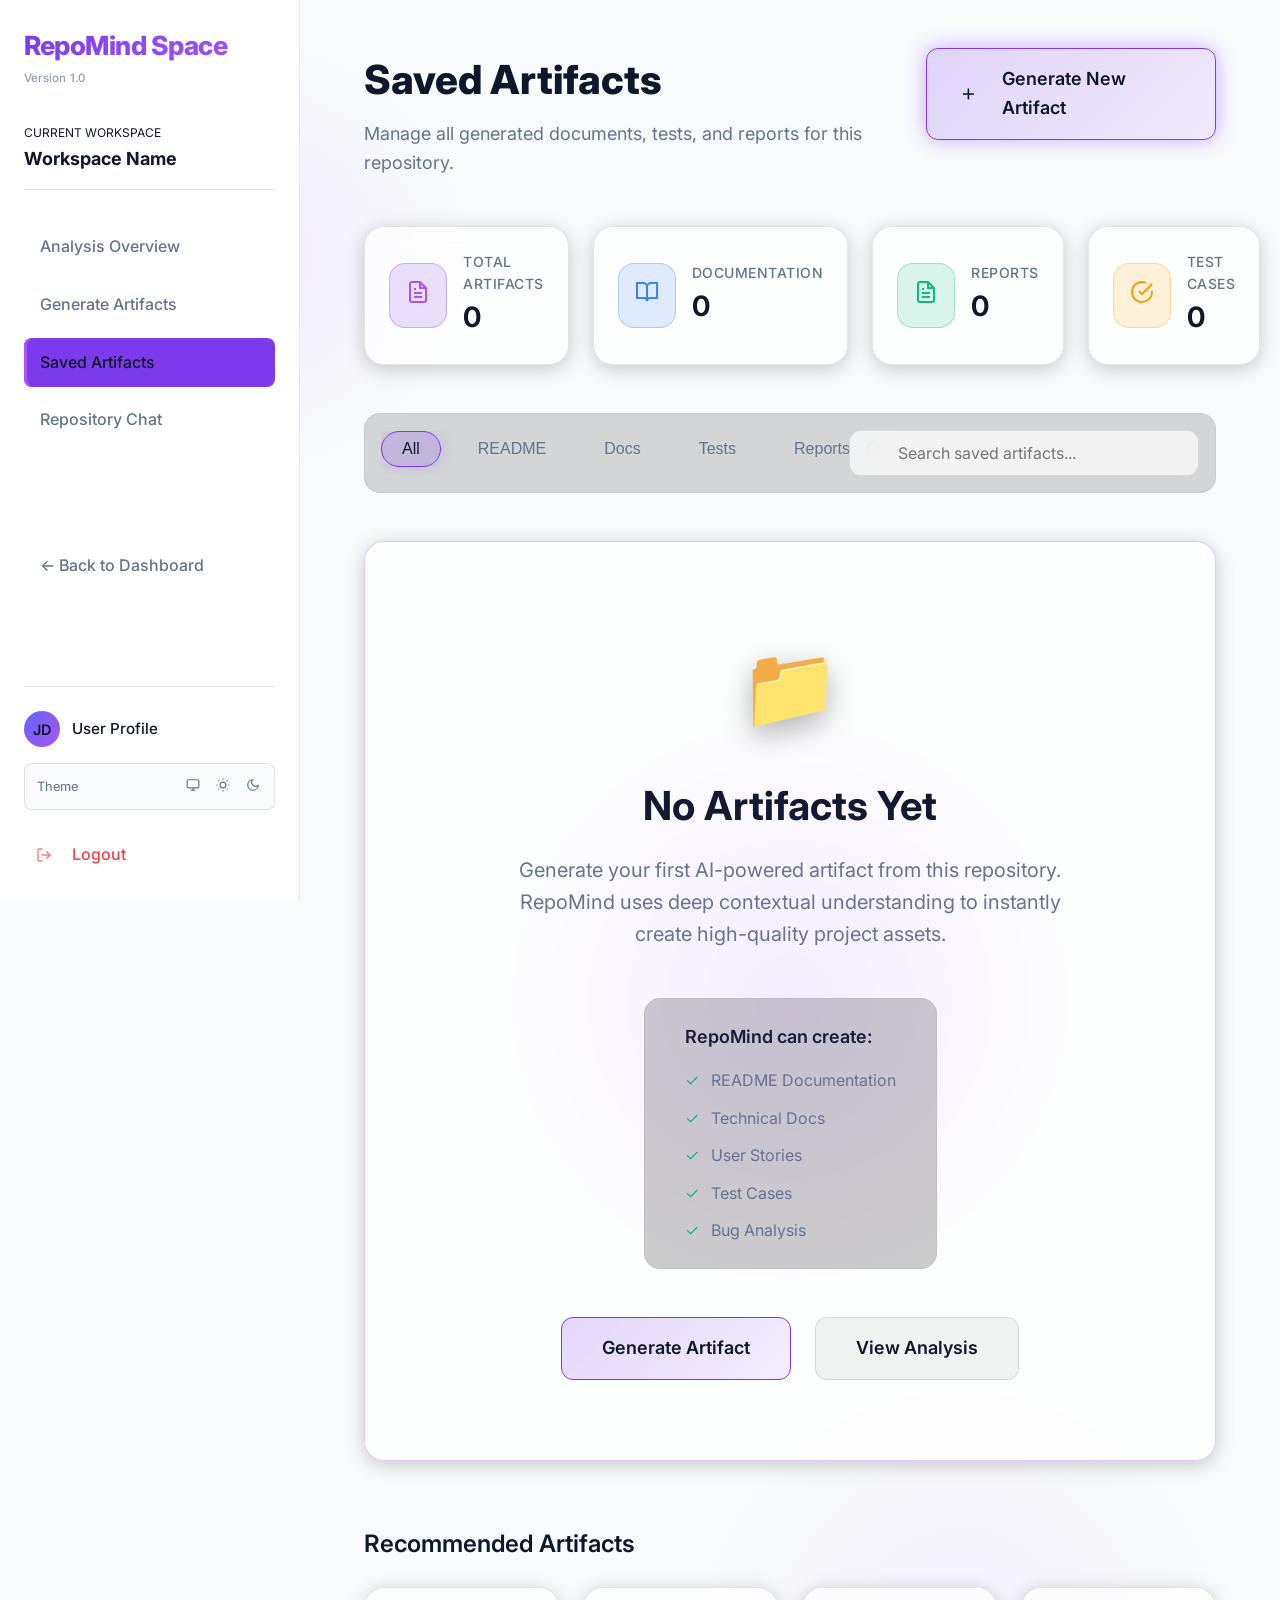
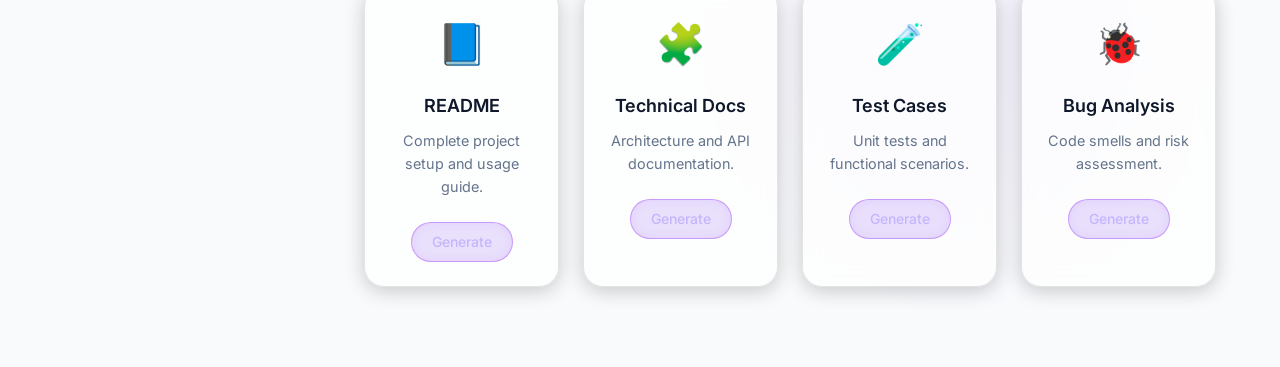
==== commit bbc9e019: "Updated and made pages work with real time data, made Repo chat work" ====
--- a/pages/artifacts.html
+++ b/pages/artifacts.html
@@ -1,5 +1,6 @@
 <!DOCTYPE html>
 <html lang="en">
+
 <head>
     <meta charset="UTF-8">
     <meta name="viewport" content="width=device-width, initial-scale=1.0">
@@ -9,9 +10,9 @@
     <style>
         /* Modern Input Styling */
         .search-input {
-            background: rgba(30, 27, 46, 0.6);
-            border: 1px solid rgba(255,255,255,0.1);
-            color: white;
+            background: var(--glass-bg);
+            border: 1px solid var(--alpha-10);
+            color: var(--text-main);
             padding: 12px 20px 12px 48px;
             border-radius: 12px;
             width: 350px;
@@ -20,12 +21,14 @@
             transition: all 0.3s ease;
             backdrop-filter: blur(12px);
         }
+
         .search-input:focus {
             outline: none;
             border-color: rgba(168, 85, 247, 0.5);
             box-shadow: 0 0 15px rgba(124, 58, 237, 0.2);
-            background: rgba(30, 27, 46, 0.8);
-        }
+            background: var(--glass-hover-bg);
+        }
+
         .search-icon-wrapper {
             position: absolute;
             left: 16px;
@@ -37,13 +40,14 @@
 
         /* Glassmorphism Cards */
         .glass-card {
-            background: rgba(30, 27, 46, 0.6);
+            background: var(--glass-bg);
             backdrop-filter: blur(12px);
-            border: 1px solid rgba(255,255,255,0.08);
+            border: 1px solid var(--alpha-10);
             border-radius: 20px;
             transition: all 0.3s ease;
-            box-shadow: 0 4px 20px rgba(0,0,0,0.2);
-        }
+            box-shadow: 0 4px 20px rgba(0, 0, 0, 0.2);
+        }
+
         .glass-card:hover {
             border-color: rgba(168, 85, 247, 0.4);
             transform: translateY(-4px);
@@ -57,6 +61,7 @@
             overflow-x: auto;
             padding-bottom: 0.5rem;
         }
+
         .filter-tab {
             background: transparent;
             border: 1px solid transparent;
@@ -69,14 +74,16 @@
             transition: all 0.2s ease;
             white-space: nowrap;
         }
+
         .filter-tab:hover {
-            color: white;
-            background: rgba(255,255,255,0.05);
-        }
+            color: var(--text-main);
+            background: var(--alpha-5);
+        }
+
         .filter-tab.active {
             background: rgba(124, 58, 237, 0.2);
             border-color: var(--primary-color);
-            color: white;
+            color: var(--text-main);
             box-shadow: 0 0 15px rgba(124, 58, 237, 0.2);
         }
 
@@ -85,16 +92,19 @@
             display: grid;
             grid-template-columns: repeat(auto-fill, minmax(350px, 1fr));
             gap: 2rem;
-            display: none; /* Hidden by default until artifacts exist */
-        }
-        
+            display: none;
+            /* Hidden by default until artifacts exist */
+        }
+
         .artifact-item-card {
             display: flex;
             flex-direction: column;
             padding: 1.5rem;
         }
     </style>
+    <script src="../js/theme.js"></script>
 </head>
+
 <body>
     <div class="app-layout">
         <!-- Sidebar -->
@@ -113,23 +123,53 @@
                 <a href="artifacts.html" class="sidebar-link active">Saved Artifacts</a>
                 <a href="repository-chat.html" class="sidebar-link">Repository Chat</a>
             </nav>
-            <nav class="sidebar-nav" style="margin-top: auto; padding-top: 2rem;">
+            <nav class="sidebar-nav" style="margin-top: auto;">
                 <a href="dashboard.html" class="sidebar-link">← Back to Dashboard</a>
             </nav>
+
+            <!-- User Profile Area (Unified) -->
+            <div style="margin-top: auto; padding-top: 1.5rem; border-top: 1px solid var(--glass-border); display: flex; flex-direction: column; gap: 1rem;">
+                <a href="profile.html" style="display: flex; align-items: center; gap: 0.75rem; text-decoration: none; color: var(--text-main);">
+                    <div style="width: 36px; height: 36px; border-radius: 50%; background: linear-gradient(135deg, #6366f1, #a855f7); display: flex; align-items: center; justify-content: center; color: var(--text-main); font-weight: 600; font-size: 0.9rem;">JD</div>
+                    <div style="font-size: 0.95rem; font-weight: 500;">User Profile</div>
+                </a>
+                
+                <!-- Theme Switcher Pop-out -->
+                <div class="theme-switcher-container" style="background: var(--bg-dark); border: 1px solid var(--glass-border); border-radius: 8px; padding: 0.5rem; display: flex; justify-content: space-between; align-items: center;">
+                    <span style="font-size: 0.8rem; color: var(--text-muted); padding-left: 0.25rem;">Theme</span>
+                    <div style="display: flex; gap: 0.25rem;">
+                        <button onclick="setThemeMode('system')" title="System Theme" class="theme-btn" data-theme-btn="system" style="background: transparent; border: none; color: var(--text-muted); cursor: pointer; padding: 6px; border-radius: 6px;"><svg viewBox="0 0 24 24" fill="none" stroke="currentColor" stroke-width="2" style="width: 14px; height: 14px;"><rect x="2" y="3" width="20" height="14" rx="2" ry="2"></rect><line x1="8" y1="21" x2="16" y2="21"></line><line x1="12" y1="17" x2="12" y2="21"></line></svg></button>
+                        <button onclick="setThemeMode('light')" title="Light Theme" class="theme-btn" data-theme-btn="light" style="background: transparent; border: none; color: var(--text-muted); cursor: pointer; padding: 6px; border-radius: 6px;"><svg viewBox="0 0 24 24" fill="none" stroke="currentColor" stroke-width="2" style="width: 14px; height: 14px;"><circle cx="12" cy="12" r="5"></circle><line x1="12" y1="1" x2="12" y2="3"></line><line x1="12" y1="21" x2="12" y2="23"></line><line x1="4.22" y1="4.22" x2="5.64" y2="5.64"></line><line x1="18.36" y1="18.36" x2="19.78" y2="19.78"></line><line x1="1" y1="12" x2="3" y2="12"></line><line x1="21" y1="12" x2="23" y2="12"></line><line x1="4.22" y1="19.78" x2="5.64" y2="18.36"></line><line x1="18.36" y1="5.64" x2="19.78" y2="4.22"></line></svg></button>
+                        <button onclick="setThemeMode('dark')" title="Dark Theme" class="theme-btn" data-theme-btn="dark" style="background: transparent; border: none; color: var(--text-muted); cursor: pointer; padding: 6px; border-radius: 6px;"><svg viewBox="0 0 24 24" fill="none" stroke="currentColor" stroke-width="2" style="width: 14px; height: 14px;"><path d="M21 12.79A9 9 0 1 1 11.21 3 7 7 0 0 0 21 12.79z"></path></svg></button>
+                    </div>
+                </div>
+
+                <a href="#" class="sidebar-link" id="logoutBtn" style="color: #ef4444; margin-top: 0.5rem; padding: 0.5rem 0.75rem;">
+                    <svg viewBox="0 0 24 24" fill="none" stroke="currentColor" stroke-width="2" stroke-linecap="round" stroke-linejoin="round" style="width: 1rem; height: 1rem; margin-right: 0.5rem;"><path d="M9 21H5a2 2 0 0 1-2-2V5a2 2 0 0 1 2-2h4"></path><polyline points="16 17 21 12 16 7"></polyline><line x1="21" y1="12" x2="9" y2="12"></line></svg>
+                    Logout
+                </a>
+            </div>
         </aside>
 
         <!-- Main Content -->
         <main class="main-content" style="padding: 3rem 4rem;">
             <div style="max-width: 1400px; margin: 0 auto;">
-                
+
                 <!-- HEADER & ACTION -->
-                <header style="display: flex; justify-content: space-between; align-items: flex-start; margin-bottom: 3rem;">
+                <header
+                    style="display: flex; justify-content: space-between; align-items: flex-start; margin-bottom: 3rem;">
                     <div>
                         <h1 class="analysis-header-title">Saved Artifacts</h1>
-                        <p class="analysis-body-text" style="font-size: 1.125rem; margin-top: 0.5rem;">Manage all generated documents, tests, and reports for this repository.</p>
-                    </div>
-                    <a href="generate-artifact.html" class="action-btn-large primary" style="text-decoration: none; padding: 1rem 2rem; font-size: 1.125rem; font-weight: 600; border-radius: 12px; box-shadow: 0 0 20px rgba(124, 58, 237, 0.4);">
-                        <svg width="20" height="20" viewBox="0 0 24 24" fill="none" stroke="currentColor" stroke-width="2" style="margin-right: 8px;"><line x1="12" y1="5" x2="12" y2="19"></line><line x1="5" y1="12" x2="19" y2="12"></line></svg>
+                        <p class="analysis-body-text" style="font-size: 1.125rem; margin-top: 0.5rem;">Manage all
+                            generated documents, tests, and reports for this repository.</p>
+                    </div>
+                    <a href="generate-artifact.html" class="action-btn-large primary"
+                        style="text-decoration: none; padding: 1rem 2rem; font-size: 1.125rem; font-weight: 600; border-radius: 12px; box-shadow: 0 0 20px rgba(124, 58, 237, 0.4);">
+                        <svg width="20" height="20" viewBox="0 0 24 24" fill="none" stroke="currentColor"
+                            stroke-width="2" style="margin-right: 8px;">
+                            <line x1="12" y1="5" x2="12" y2="19"></line>
+                            <line x1="5" y1="12" x2="19" y2="12"></line>
+                        </svg>
                         Generate New Artifact
                     </a>
                 </header>
@@ -137,45 +177,80 @@
                 <!-- STATISTICS ROW -->
                 <div style="display: grid; grid-template-columns: repeat(4, 1fr); gap: 1.5rem; margin-bottom: 3rem;">
                     <div class="glass-card" style="padding: 1.5rem; display: flex; align-items: center; gap: 1rem;">
-                        <div style="background: rgba(124, 58, 237, 0.15); padding: 1rem; border-radius: 16px; color: #a855f7; border: 1px solid rgba(124, 58, 237, 0.3);">
-                            <svg width="24" height="24" viewBox="0 0 24 24" fill="none" stroke="currentColor" stroke-width="2"><path d="M14 2H6a2 2 0 0 0-2 2v16a2 2 0 0 0 2 2h12a2 2 0 0 0 2-2V8z"></path><polyline points="14 2 14 8 20 8"></polyline><line x1="16" y1="13" x2="8" y2="13"></line><line x1="16" y1="17" x2="8" y2="17"></line><polyline points="10 9 9 9 8 9"></polyline></svg>
+                        <div
+                            style="background: rgba(124, 58, 237, 0.15); padding: 1rem; border-radius: 16px; color: #a855f7; border: 1px solid rgba(124, 58, 237, 0.3);">
+                            <svg width="24" height="24" viewBox="0 0 24 24" fill="none" stroke="currentColor"
+                                stroke-width="2">
+                                <path d="M14 2H6a2 2 0 0 0-2 2v16a2 2 0 0 0 2 2h12a2 2 0 0 0 2-2V8z"></path>
+                                <polyline points="14 2 14 8 20 8"></polyline>
+                                <line x1="16" y1="13" x2="8" y2="13"></line>
+                                <line x1="16" y1="17" x2="8" y2="17"></line>
+                                <polyline points="10 9 9 9 8 9"></polyline>
+                            </svg>
                         </div>
                         <div>
-                            <div style="color: var(--text-muted); font-size: 0.875rem; font-weight: 500; text-transform: uppercase; letter-spacing: 0.5px;">Total Artifacts</div>
-                            <div style="font-size: 1.75rem; font-weight: 700; color: white;">0</div>
+                            <div
+                                style="color: var(--text-muted); font-size: 0.875rem; font-weight: 500; text-transform: uppercase; letter-spacing: 0.5px;">
+                                Total Artifacts</div>
+                            <div id="countTotal" style="font-size: 1.75rem; font-weight: 700; color: var(--text-main);">0</div>
                         </div>
                     </div>
                     <div class="glass-card" style="padding: 1.5rem; display: flex; align-items: center; gap: 1rem;">
-                        <div style="background: rgba(59, 130, 246, 0.15); padding: 1rem; border-radius: 16px; color: #3b82f6; border: 1px solid rgba(59, 130, 246, 0.3);">
-                            <svg width="24" height="24" viewBox="0 0 24 24" fill="none" stroke="currentColor" stroke-width="2"><path d="M2 3h6a4 4 0 0 1 4 4v14a3 3 0 0 0-3-3H2z"></path><path d="M22 3h-6a4 4 0 0 0-4 4v14a3 3 0 0 1 3-3h7z"></path></svg>
+                        <div
+                            style="background: rgba(59, 130, 246, 0.15); padding: 1rem; border-radius: 16px; color: #3b82f6; border: 1px solid rgba(59, 130, 246, 0.3);">
+                            <svg width="24" height="24" viewBox="0 0 24 24" fill="none" stroke="currentColor"
+                                stroke-width="2">
+                                <path d="M2 3h6a4 4 0 0 1 4 4v14a3 3 0 0 0-3-3H2z"></path>
+                                <path d="M22 3h-6a4 4 0 0 0-4 4v14a3 3 0 0 1 3-3h7z"></path>
+                            </svg>
                         </div>
                         <div>
-                            <div style="color: var(--text-muted); font-size: 0.875rem; font-weight: 500; text-transform: uppercase; letter-spacing: 0.5px;">Documentation</div>
-                            <div style="font-size: 1.75rem; font-weight: 700; color: white;">0</div>
+                            <div
+                                style="color: var(--text-muted); font-size: 0.875rem; font-weight: 500; text-transform: uppercase; letter-spacing: 0.5px;">
+                                Documentation</div>
+                            <div id="countDocs" style="font-size: 1.75rem; font-weight: 700; color: var(--text-main);">0</div>
                         </div>
                     </div>
                     <div class="glass-card" style="padding: 1.5rem; display: flex; align-items: center; gap: 1rem;">
-                        <div style="background: rgba(16, 185, 129, 0.15); padding: 1rem; border-radius: 16px; color: #10b981; border: 1px solid rgba(16, 185, 129, 0.3);">
-                            <svg width="24" height="24" viewBox="0 0 24 24" fill="none" stroke="currentColor" stroke-width="2"><path d="M14 2H6a2 2 0 0 0-2 2v16a2 2 0 0 0 2 2h12a2 2 0 0 0 2-2V8z"></path><polyline points="14 2 14 8 20 8"></polyline><line x1="16" y1="13" x2="8" y2="13"></line><line x1="16" y1="17" x2="8" y2="17"></line><polyline points="10 9 9 9 8 9"></polyline></svg>
+                        <div
+                            style="background: rgba(16, 185, 129, 0.15); padding: 1rem; border-radius: 16px; color: #10b981; border: 1px solid rgba(16, 185, 129, 0.3);">
+                            <svg width="24" height="24" viewBox="0 0 24 24" fill="none" stroke="currentColor"
+                                stroke-width="2">
+                                <path d="M14 2H6a2 2 0 0 0-2 2v16a2 2 0 0 0 2 2h12a2 2 0 0 0 2-2V8z"></path>
+                                <polyline points="14 2 14 8 20 8"></polyline>
+                                <line x1="16" y1="13" x2="8" y2="13"></line>
+                                <line x1="16" y1="17" x2="8" y2="17"></line>
+                                <polyline points="10 9 9 9 8 9"></polyline>
+                            </svg>
                         </div>
                         <div>
-                            <div style="color: var(--text-muted); font-size: 0.875rem; font-weight: 500; text-transform: uppercase; letter-spacing: 0.5px;">Reports</div>
-                            <div style="font-size: 1.75rem; font-weight: 700; color: white;">0</div>
+                            <div
+                                style="color: var(--text-muted); font-size: 0.875rem; font-weight: 500; text-transform: uppercase; letter-spacing: 0.5px;">
+                                Reports</div>
+                            <div id="countReports" style="font-size: 1.75rem; font-weight: 700; color: var(--text-main);">0</div>
                         </div>
                     </div>
                     <div class="glass-card" style="padding: 1.5rem; display: flex; align-items: center; gap: 1rem;">
-                        <div style="background: rgba(245, 158, 11, 0.15); padding: 1rem; border-radius: 16px; color: #f59e0b; border: 1px solid rgba(245, 158, 11, 0.3);">
-                            <svg width="24" height="24" viewBox="0 0 24 24" fill="none" stroke="currentColor" stroke-width="2"><path d="M22 11.08V12a10 10 0 1 1-5.93-9.14"></path><polyline points="22 4 12 14.01 9 11.01"></polyline></svg>
+                        <div
+                            style="background: rgba(245, 158, 11, 0.15); padding: 1rem; border-radius: 16px; color: #f59e0b; border: 1px solid rgba(245, 158, 11, 0.3);">
+                            <svg width="24" height="24" viewBox="0 0 24 24" fill="none" stroke="currentColor"
+                                stroke-width="2">
+                                <path d="M22 11.08V12a10 10 0 1 1-5.93-9.14"></path>
+                                <polyline points="22 4 12 14.01 9 11.01"></polyline>
+                            </svg>
                         </div>
                         <div>
-                            <div style="color: var(--text-muted); font-size: 0.875rem; font-weight: 500; text-transform: uppercase; letter-spacing: 0.5px;">Test Cases</div>
-                            <div style="font-size: 1.75rem; font-weight: 700; color: white;">0</div>
+                            <div
+                                style="color: var(--text-muted); font-size: 0.875rem; font-weight: 500; text-transform: uppercase; letter-spacing: 0.5px;">
+                                Test Cases</div>
+                            <div id="countTests" style="font-size: 1.75rem; font-weight: 700; color: var(--text-main);">0</div>
                         </div>
                     </div>
                 </div>
 
                 <!-- TOOLBAR -->
-                <div style="display: flex; justify-content: space-between; align-items: center; margin-bottom: 3rem; background: rgba(0,0,0,0.15); padding: 1rem; border-radius: 16px; border: 1px solid rgba(255,255,255,0.05);">
+                <div
+                    style="display: flex; justify-content: space-between; align-items: center; margin-bottom: 3rem; background: rgba(0,0,0,0.15); padding: 1rem; border-radius: 16px; border: 1px solid var(--alpha-5);">
                     <div class="filter-tabs">
                         <button class="filter-tab active">All</button>
                         <button class="filter-tab">README</button>
@@ -186,7 +261,11 @@
                     </div>
                     <div style="position: relative;">
                         <div class="search-icon-wrapper">
-                            <svg width="18" height="18" viewBox="0 0 24 24" fill="none" stroke="currentColor" stroke-width="2"><circle cx="11" cy="11" r="8"></circle><line x1="21" y1="21" x2="16.65" y2="16.65"></line></svg>
+                            <svg width="18" height="18" viewBox="0 0 24 24" fill="none" stroke="currentColor"
+                                stroke-width="2">
+                                <circle cx="11" cy="11" r="8"></circle>
+                                <line x1="21" y1="21" x2="16.65" y2="16.65"></line>
+                            </svg>
                         </div>
                         <input type="text" class="search-input" placeholder="Search saved artifacts...">
                     </div>
@@ -194,61 +273,103 @@
 
                 <!-- EMPTY STATE HERO (Default View) -->
                 <div id="emptyStateContainer">
-                    <div class="glass-card" style="padding: 5rem 4rem; text-align: center; margin-bottom: 4rem; position: relative; overflow: hidden; border-color: rgba(168, 85, 247, 0.3);">
-                        <div style="position: absolute; top: 50%; left: 50%; transform: translate(-50%, -50%); width: 600px; height: 600px; background: radial-gradient(circle, rgba(168, 85, 247, 0.1) 0%, transparent 70%); pointer-events: none;"></div>
-                        
-                        <div style="font-size: 5rem; margin-bottom: 1.5rem; filter: drop-shadow(0 10px 15px rgba(0,0,0,0.3));">📁</div>
-                        <h2 style="font-size: 2.5rem; font-weight: 700; color: white; margin-bottom: 1rem;">No Artifacts Yet</h2>
-                        <p style="color: var(--text-muted); font-size: 1.25rem; max-width: 600px; margin: 0 auto 3rem; line-height: 1.6;">
-                            Generate your first AI-powered artifact from this repository. RepoMind uses deep contextual understanding to instantly create high-quality project assets.
+                    <div class="glass-card"
+                        style="padding: 5rem 4rem; text-align: center; margin-bottom: 4rem; position: relative; overflow: hidden; border-color: rgba(168, 85, 247, 0.3);">
+                        <div
+                            style="position: absolute; top: 50%; left: 50%; transform: translate(-50%, -50%); width: 600px; height: 600px; background: radial-gradient(circle, rgba(168, 85, 247, 0.1) 0%, transparent 70%); pointer-events: none;">
+                        </div>
+
+                        <div
+                            style="font-size: 5rem; margin-bottom: 1.5rem; filter: drop-shadow(0 10px 15px rgba(0,0,0,0.3));">
+                            📁</div>
+                        <h2 style="font-size: 2.5rem; font-weight: 700; color: var(--text-main); margin-bottom: 1rem;">No Artifacts
+                            Yet</h2>
+                        <p
+                            style="color: var(--text-muted); font-size: 1.25rem; max-width: 600px; margin: 0 auto 3rem; line-height: 1.6;">
+                            Generate your first AI-powered artifact from this repository. RepoMind uses deep contextual
+                            understanding to instantly create high-quality project assets.
                         </p>
-                        
-                        <div style="display: flex; justify-content: center; gap: 2rem; margin-bottom: 3rem; text-align: left;">
-                            <div style="background: rgba(0,0,0,0.2); border: 1px solid rgba(255,255,255,0.05); padding: 1.5rem 2.5rem; border-radius: 16px;">
-                                <h4 style="color: white; font-weight: 600; margin-bottom: 1rem; font-size: 1.125rem;">RepoMind can create:</h4>
+
+                        <div
+                            style="display: flex; justify-content: center; gap: 2rem; margin-bottom: 3rem; text-align: left;">
+                            <div
+                                style="background: rgba(0,0,0,0.2); border: 1px solid var(--alpha-5); padding: 1.5rem 2.5rem; border-radius: 16px;">
+                                <h4 style="color: var(--text-main); font-weight: 600; margin-bottom: 1rem; font-size: 1.125rem;">
+                                    RepoMind can create:</h4>
                                 <ul style="list-style: none; padding: 0; margin: 0;">
-                                    <li style="color: #cbd5e1; margin-bottom: 0.75rem; display: flex; align-items: center;"><span style="color: var(--success); margin-right: 12px;">✓</span> README Documentation</li>
-                                    <li style="color: #cbd5e1; margin-bottom: 0.75rem; display: flex; align-items: center;"><span style="color: var(--success); margin-right: 12px;">✓</span> Technical Docs</li>
-                                    <li style="color: #cbd5e1; margin-bottom: 0.75rem; display: flex; align-items: center;"><span style="color: var(--success); margin-right: 12px;">✓</span> User Stories</li>
-                                    <li style="color: #cbd5e1; margin-bottom: 0.75rem; display: flex; align-items: center;"><span style="color: var(--success); margin-right: 12px;">✓</span> Test Cases</li>
-                                    <li style="color: #cbd5e1; display: flex; align-items: center;"><span style="color: var(--success); margin-right: 12px;">✓</span> Bug Analysis</li>
+                                    <li
+                                        style="color: var(--text-muted); margin-bottom: 0.75rem; display: flex; align-items: center;">
+                                        <span style="color: var(--success); margin-right: 12px;">✓</span> README
+                                        Documentation</li>
+                                    <li
+                                        style="color: var(--text-muted); margin-bottom: 0.75rem; display: flex; align-items: center;">
+                                        <span style="color: var(--success); margin-right: 12px;">✓</span> Technical Docs
+                                    </li>
+                                    <li
+                                        style="color: var(--text-muted); margin-bottom: 0.75rem; display: flex; align-items: center;">
+                                        <span style="color: var(--success); margin-right: 12px;">✓</span> User Stories
+                                    </li>
+                                    <li
+                                        style="color: var(--text-muted); margin-bottom: 0.75rem; display: flex; align-items: center;">
+                                        <span style="color: var(--success); margin-right: 12px;">✓</span> Test Cases
+                                    </li>
+                                    <li style="color: var(--text-muted); display: flex; align-items: center;"><span
+                                            style="color: var(--success); margin-right: 12px;">✓</span> Bug Analysis
+                                    </li>
                                 </ul>
                             </div>
                         </div>
 
                         <div style="display: flex; justify-content: center; gap: 1.5rem;">
-                            <a href="generate-artifact.html" class="action-btn-large primary" style="text-decoration: none; padding: 1rem 2.5rem; font-size: 1.125rem;">Generate Artifact</a>
-                            <a href="workspace-detail.html" class="action-btn-large" style="text-decoration: none; padding: 1rem 2.5rem; font-size: 1.125rem; background: rgba(255,255,255,0.05); border: 1px solid rgba(255,255,255,0.1); color: white;">View Analysis</a>
+                            <a href="generate-artifact.html" class="action-btn-large primary"
+                                style="text-decoration: none; padding: 1rem 2.5rem; font-size: 1.125rem;">Generate
+                                Artifact</a>
+                            <a href="workspace-detail.html" class="action-btn-large"
+                                style="text-decoration: none; padding: 1rem 2.5rem; font-size: 1.125rem; background: var(--alpha-5); border: 1px solid var(--alpha-10); color: var(--text-main);">View
+                                Analysis</a>
                         </div>
                     </div>
 
                     <!-- RECOMMENDED ARTIFACTS GRID (Shown when empty) -->
                     <div style="margin-bottom: 2rem;">
-                        <h3 style="font-size: 1.5rem; font-weight: 600; color: white; margin-bottom: 1.5rem;">Recommended Artifacts</h3>
+                        <h3 style="font-size: 1.5rem; font-weight: 600; color: var(--text-main); margin-bottom: 1.5rem;">
+                            Recommended Artifacts</h3>
                         <div style="display: grid; grid-template-columns: repeat(4, 1fr); gap: 1.5rem;">
                             <div class="glass-card" style="padding: 1.5rem; text-align: center;">
                                 <div style="font-size: 2.5rem; margin-bottom: 1rem;">📘</div>
-                                <h4 style="color: white; font-weight: 600; margin-bottom: 0.5rem; font-size: 1.125rem;">README</h4>
-                                <p style="color: var(--text-muted); font-size: 0.9rem; margin-bottom: 1.5rem;">Complete project setup and usage guide.</p>
-                                <a href="generate-artifact.html" class="tech-pill" style="text-decoration: none; display: inline-block; padding: 8px 20px; border: 1px solid rgba(168, 85, 247, 0.5); color: #c4b5fd;">Generate</a>
+                                <h4 style="color: var(--text-main); font-weight: 600; margin-bottom: 0.5rem; font-size: 1.125rem;">
+                                    README</h4>
+                                <p style="color: var(--text-muted); font-size: 0.9rem; margin-bottom: 1.5rem;">Complete
+                                    project setup and usage guide.</p>
+                                <a href="generate-artifact.html" class="tech-pill"
+                                    style="text-decoration: none; display: inline-block; padding: 8px 20px; border: 1px solid rgba(168, 85, 247, 0.5); color: #c4b5fd;">Generate</a>
                             </div>
                             <div class="glass-card" style="padding: 1.5rem; text-align: center;">
                                 <div style="font-size: 2.5rem; margin-bottom: 1rem;">🧩</div>
-                                <h4 style="color: white; font-weight: 600; margin-bottom: 0.5rem; font-size: 1.125rem;">Technical Docs</h4>
-                                <p style="color: var(--text-muted); font-size: 0.9rem; margin-bottom: 1.5rem;">Architecture and API documentation.</p>
-                                <a href="generate-artifact.html" class="tech-pill" style="text-decoration: none; display: inline-block; padding: 8px 20px; border: 1px solid rgba(168, 85, 247, 0.5); color: #c4b5fd;">Generate</a>
+                                <h4 style="color: var(--text-main); font-weight: 600; margin-bottom: 0.5rem; font-size: 1.125rem;">
+                                    Technical Docs</h4>
+                                <p style="color: var(--text-muted); font-size: 0.9rem; margin-bottom: 1.5rem;">
+                                    Architecture and API documentation.</p>
+                                <a href="generate-artifact.html" class="tech-pill"
+                                    style="text-decoration: none; display: inline-block; padding: 8px 20px; border: 1px solid rgba(168, 85, 247, 0.5); color: #c4b5fd;">Generate</a>
                             </div>
                             <div class="glass-card" style="padding: 1.5rem; text-align: center;">
                                 <div style="font-size: 2.5rem; margin-bottom: 1rem;">🧪</div>
-                                <h4 style="color: white; font-weight: 600; margin-bottom: 0.5rem; font-size: 1.125rem;">Test Cases</h4>
-                                <p style="color: var(--text-muted); font-size: 0.9rem; margin-bottom: 1.5rem;">Unit tests and functional scenarios.</p>
-                                <a href="generate-artifact.html" class="tech-pill" style="text-decoration: none; display: inline-block; padding: 8px 20px; border: 1px solid rgba(168, 85, 247, 0.5); color: #c4b5fd;">Generate</a>
+                                <h4 style="color: var(--text-main); font-weight: 600; margin-bottom: 0.5rem; font-size: 1.125rem;">
+                                    Test Cases</h4>
+                                <p style="color: var(--text-muted); font-size: 0.9rem; margin-bottom: 1.5rem;">Unit
+                                    tests and functional scenarios.</p>
+                                <a href="generate-artifact.html" class="tech-pill"
+                                    style="text-decoration: none; display: inline-block; padding: 8px 20px; border: 1px solid rgba(168, 85, 247, 0.5); color: #c4b5fd;">Generate</a>
                             </div>
                             <div class="glass-card" style="padding: 1.5rem; text-align: center;">
                                 <div style="font-size: 2.5rem; margin-bottom: 1rem;">🐞</div>
-                                <h4 style="color: white; font-weight: 600; margin-bottom: 0.5rem; font-size: 1.125rem;">Bug Analysis</h4>
-                                <p style="color: var(--text-muted); font-size: 0.9rem; margin-bottom: 1.5rem;">Code smells and risk assessment.</p>
-                                <a href="generate-artifact.html" class="tech-pill" style="text-decoration: none; display: inline-block; padding: 8px 20px; border: 1px solid rgba(168, 85, 247, 0.5); color: #c4b5fd;">Generate</a>
+                                <h4 style="color: var(--text-main); font-weight: 600; margin-bottom: 0.5rem; font-size: 1.125rem;">
+                                    Bug Analysis</h4>
+                                <p style="color: var(--text-muted); font-size: 0.9rem; margin-bottom: 1.5rem;">Code
+                                    smells and risk assessment.</p>
+                                <a href="generate-artifact.html" class="tech-pill"
+                                    style="text-decoration: none; display: inline-block; padding: 8px 20px; border: 1px solid rgba(168, 85, 247, 0.5); color: #c4b5fd;">Generate</a>
                             </div>
                         </div>
                     </div>
@@ -267,13 +388,13 @@
                             </div>
                             <span style="color: var(--text-muted); font-size: 0.8rem;">Just now</span>
                         </div>
-                        <h3 style="color: white; font-size: 1.25rem; font-weight: 600; margin-bottom: 0.5rem;">Main README.md</h3>
+                        <h3 style="color: var(--text-main); font-size: 1.25rem; font-weight: 600; margin-bottom: 0.5rem;">Main README.md</h3>
                         <p style="color: var(--text-muted); font-size: 0.9rem; line-height: 1.5; margin-bottom: 1.5rem; flex-grow: 1;">
                             Complete project setup instructions and feature overview.
                         </p>
-                        <div style="display: flex; gap: 0.5rem; border-top: 1px solid rgba(255,255,255,0.05); padding-top: 1rem;">
-                            <button class="tech-pill" style="flex: 1; justify-content: center; background: rgba(255,255,255,0.05); border-color: rgba(255,255,255,0.1); color: white;">View</button>
-                            <button class="tech-pill" style="flex: 1; justify-content: center; background: rgba(255,255,255,0.05); border-color: rgba(255,255,255,0.1); color: white;">Download</button>
+                        <div style="display: flex; gap: 0.5rem; border-top: 1px solid var(--alpha-5); padding-top: 1rem;">
+                            <button class="tech-pill" style="flex: 1; justify-content: center; background: var(--alpha-5); border-color: var(--alpha-10); color: var(--text-main);">View</button>
+                            <button class="tech-pill" style="flex: 1; justify-content: center; background: var(--alpha-5); border-color: var(--alpha-10); color: var(--text-main);">Download</button>
                             <button class="tech-pill" style="padding: 8px 12px; background: rgba(239, 68, 68, 0.1); border-color: rgba(239, 68, 68, 0.2); color: #ef4444;">
                                 <svg width="16" height="16" viewBox="0 0 24 24" fill="none" stroke="currentColor" stroke-width="2"><polyline points="3 6 5 6 21 6"></polyline><path d="M19 6v14a2 2 0 0 1-2 2H7a2 2 0 0 1-2-2V6m3 0V4a2 2 0 0 1 2-2h4a2 2 0 0 1 2 2v2"></path></svg>
                             </button>
@@ -291,11 +412,11 @@
     <script>
         // Simple script to handle filter tab active states
         document.querySelectorAll('.filter-tab').forEach(tab => {
-            tab.addEventListener('click', function() {
+            tab.addEventListener('click', function () {
                 document.querySelectorAll('.filter-tab').forEach(t => t.classList.remove('active'));
                 this.classList.add('active');
             });
         });
     </script>
 </body>
-</html>
+</html>
--- a/css/style.css
+++ b/css/style.css
@@ -9,6 +9,28 @@
   --success: #10b981;
   --error: #ef4444;
   --warning: #f59e0b;
+  --glass-bg: rgba(46, 40, 68, 0.6);
+  --glass-border: var(--alpha-10);
+  --glass-hover-bg: rgba(46, 40, 68, 0.8);
+  --alpha-5: rgba(255, 255, 255, 0.05);
+  --alpha-10: rgba(255, 255, 255, 0.1);
+  --alpha-20: rgba(255, 255, 255, 0.2);
+  --alpha-30: rgba(255, 255, 255, 0.3);}
+
+:root[data-theme="light"] {
+  --bg-dark: #f8fafc;
+  --bg-card: #ffffff;
+  --text-main: #0f172a;
+  --text-muted: #64748b;
+  --border-color: #e2e8f0;
+  --glass-bg: rgba(255, 255, 255, 0.7);
+  --glass-border: rgba(0, 0, 0, 0.1);
+  --glass-hover-bg: rgba(255, 255, 255, 0.9);
+  --alpha-5: rgba(0, 0, 0, 0.05);
+  --alpha-10: rgba(0, 0, 0, 0.1);
+  --alpha-20: rgba(0, 0, 0, 0.2);
+  --alpha-30: rgba(0, 0, 0, 0.3);
+
 }
 
 * {
@@ -53,10 +75,11 @@
   font-size: 1.65rem;
   font-weight: 800;
   text-decoration: none;
-  color: white;
+  background: linear-gradient(135deg, var(--primary-color), #a855f7);
+  -webkit-background-clip: text;
+  -webkit-text-fill-color: transparent;
   letter-spacing: -0.5px;
   white-space: nowrap;
-  text-shadow: 0 0 10px rgba(168, 85, 247, 0.6), 0 0 20px rgba(168, 85, 247, 0.4);
 }
 
 .navbar-nav {
@@ -81,7 +104,7 @@
 
 .btn-primary {
   background-color: var(--primary-color);
-  color: white;
+  color: var(--text-main);
 }
 
 .btn-primary:hover {
@@ -139,12 +162,29 @@
 }
 
 /* Utility */
-.text-center { text-align: center; }
-.mb-1 { margin-bottom: 0.5rem; }
-.mb-2 { margin-bottom: 1rem; }
-.mb-4 { margin-bottom: 2rem; }
-.mb-5 { margin-bottom: 3rem; }
-.mt-4 { margin-top: 2rem; }
+.text-center {
+  text-align: center;
+}
+
+.mb-1 {
+  margin-bottom: 0.5rem;
+}
+
+.mb-2 {
+  margin-bottom: 1rem;
+}
+
+.mb-4 {
+  margin-bottom: 2rem;
+}
+
+.mb-5 {
+  margin-bottom: 3rem;
+}
+
+.mt-4 {
+  margin-top: 2rem;
+}
 
 /* Dashboard Layout */
 .app-layout {
@@ -157,6 +197,11 @@
   background-color: var(--bg-card);
   border-right: 1px solid var(--border-color);
   padding: 1.5rem;
+  display: flex;
+  flex-direction: column;
+  height: 100vh;
+  position: sticky;
+  top: 0;
 }
 
 .sidebar-nav {
@@ -173,9 +218,10 @@
   transition: all 0.2s;
 }
 
-.sidebar-link:hover, .sidebar-link.active {
+.sidebar-link:hover,
+.sidebar-link.active {
   background-color: var(--primary-color);
-  color: white;
+  color: var(--text-main);
   box-shadow: inset 3px 0 0 #a855f7;
 }
 
@@ -190,15 +236,24 @@
   gap: 2rem;
 }
 
-.grid-cols-2 { grid-template-columns: repeat(2, 1fr); }
-.grid-cols-3 { grid-template-columns: repeat(3, 1fr); }
-.grid-cols-4 { grid-template-columns: repeat(4, 1fr); }
+.grid-cols-2 {
+  grid-template-columns: repeat(2, 1fr);
+}
+
+.grid-cols-3 {
+  grid-template-columns: repeat(3, 1fr);
+}
+
+.grid-cols-4 {
+  grid-template-columns: repeat(4, 1fr);
+}
 
 /* Auth Split Layout */
 .auth-split {
   display: flex;
   min-height: 100vh;
-  background-color: #1e1b2e; /* dark purple/black background */
+  background-color: #1e1b2e;
+  /* dark purple/black background */
   color: var(--text-main);
   padding: 1rem;
   gap: 1rem;
@@ -208,7 +263,8 @@
   flex: 1;
   border-radius: 1rem;
   background: linear-gradient(135deg, #4f46e5 0%, #1e1b4b 100%);
-  background-image: url('https://images.unsplash.com/photo-1618005182384-a83a8bd57fbe?q=80&w=1470&auto=format&fit=crop'); /* Abstract fluid/tech matching the AI theme */
+  background-image: url('https://images.unsplash.com/photo-1618005182384-a83a8bd57fbe?q=80&w=1470&auto=format&fit=crop');
+  /* Abstract fluid/tech matching the AI theme */
   background-size: cover;
   background-position: center;
   position: relative;
@@ -221,38 +277,68 @@
 }
 
 @keyframes bgSlideshow {
-  0%, 100% { background-image: url('https://images.unsplash.com/photo-1618005182384-a83a8bd57fbe?q=80&w=1470&auto=format&fit=crop'); }
-  33.33% { background-image: url('https://images.unsplash.com/photo-1550751827-4bd374c3f58b?q=80&w=1470&auto=format&fit=crop'); }
-  66.66% { background-image: url('https://images.unsplash.com/photo-1451187580459-43490279c0fa?q=80&w=1470&auto=format&fit=crop'); }
+
+  0%,
+  100% {
+    background-image: url('https://images.unsplash.com/photo-1618005182384-a83a8bd57fbe?q=80&w=1470&auto=format&fit=crop');
+  }
+
+  33.33% {
+    background-image: url('https://images.unsplash.com/photo-1550751827-4bd374c3f58b?q=80&w=1470&auto=format&fit=crop');
+  }
+
+  66.66% {
+    background-image: url('https://images.unsplash.com/photo-1451187580459-43490279c0fa?q=80&w=1470&auto=format&fit=crop');
+  }
 }
 
 .indicator {
   width: 2rem;
   height: 3px;
-  background: rgba(255,255,255,0.3);
+  background: var(--alpha-30);
   border-radius: 2px;
   transition: background 0.3s;
   animation: slideIndicator 15s infinite;
 }
 
-.indicator:nth-child(1) { animation-delay: 0s; }
-.indicator:nth-child(2) { animation-delay: -10s; }
-.indicator:nth-child(3) { animation-delay: -5s; }
+.indicator:nth-child(1) {
+  animation-delay: 0s;
+}
+
+.indicator:nth-child(2) {
+  animation-delay: -10s;
+}
+
+.indicator:nth-child(3) {
+  animation-delay: -5s;
+}
 
 @keyframes slideIndicator {
-  0%, 30% { background: white; }
-  33%, 100% { background: rgba(255,255,255,0.3); }
+
+  0%,
+  30% {
+    background: white;
+  }
+
+  33%,
+  100% {
+    background: var(--alpha-30);
+  }
 }
 
 .auth-split-left::before {
   content: '';
   position: absolute;
-  top: 0; left: 0; right: 0; bottom: 0;
-  background: rgba(30, 27, 46, 0.5); /* dark tint overlay */
+  top: 0;
+  left: 0;
+  right: 0;
+  bottom: 0;
+  background: rgba(30, 27, 46, 0.5);
+  /* dark tint overlay */
   z-index: 1;
 }
 
-.auth-split-left > * {
+.auth-split-left>* {
   position: relative;
   z-index: 2;
 }
@@ -266,7 +352,7 @@
 .auth-brand {
   font-size: 1.75rem;
   font-weight: 800;
-  color: white;
+  color: var(--text-main);
   letter-spacing: 1px;
   text-shadow: 0 0 10px rgba(168, 85, 247, 0.6), 0 0 20px rgba(168, 85, 247, 0.4);
 }
@@ -288,16 +374,20 @@
 .auth-back {
   color: rgba(255, 255, 255, 0.8);
   font-size: 0.875rem;
-  background: rgba(255,255,255,0.1);
+  background: var(--alpha-10);
   padding: 0.5rem 1rem;
   border-radius: 2rem;
   transition: all 0.2s;
 }
-.auth-back:hover { background: rgba(255,255,255,0.2); color: white; }
+
+.auth-back:hover {
+  background: var(--alpha-20);
+  color: var(--text-main);
+}
 
 .auth-hero-text h1 {
   font-size: 2.5rem;
-  color: white;
+  color: var(--text-main);
   line-height: 1.2;
   margin-bottom: 2rem;
   max-width: 400px;
@@ -329,16 +419,17 @@
 }
 
 .auth-form-wrapper .form-control {
-  background-color: rgba(255, 255, 255, 0.03);
-  border: 1px solid rgba(255, 255, 255, 0.1);
+  background-color: var(--alpha-5);
+  border: 1px solid var(--alpha-10);
   padding: 1rem;
   border-radius: 0.5rem;
   font-size: 1rem;
   transition: all 0.2s ease;
 }
+
 .auth-form-wrapper .form-control:focus {
   border-color: #a78bfa;
-  background-color: rgba(255, 255, 255, 0.05);
+  background-color: var(--alpha-5);
   box-shadow: 0 0 0 2px rgba(167, 139, 250, 0.2);
 }
 
@@ -348,10 +439,12 @@
   font-size: 1rem;
   border-radius: 0.5rem;
   margin-top: 1rem;
-  background-color: #7c3aed; /* purple-ish button */
+  background-color: #7c3aed;
+  /* purple-ish button */
   border: none;
   font-weight: 500;
 }
+
 .auth-form-wrapper .btn-primary:hover {
   background-color: #6d28d9;
   box-shadow: 0 0 15px rgba(124, 58, 237, 0.4);
@@ -362,11 +455,12 @@
   gap: 1rem;
   margin-top: 1.5rem;
 }
+
 .btn-social {
   flex: 1;
   background: transparent;
-  border: 1px solid rgba(255, 255, 255, 0.1);
-  color: white;
+  border: 1px solid var(--alpha-10);
+  color: var(--text-main);
   padding: 0.75rem;
   border-radius: 0.5rem;
   display: flex;
@@ -378,7 +472,10 @@
   font-family: inherit;
   font-size: 0.875rem;
 }
-.btn-social:hover { background: rgba(255, 255, 255, 0.05); }
+
+.btn-social:hover {
+  background: var(--alpha-5);
+}
 
 .divider {
   display: flex;
@@ -388,27 +485,51 @@
   color: var(--text-muted);
   font-size: 0.875rem;
 }
-.divider::before, .divider::after {
+
+.divider::before,
+.divider::after {
   content: '';
   flex: 1;
-  border-bottom: 1px solid rgba(255, 255, 255, 0.1);
-}
-.divider:not(:empty)::before { margin-right: 1rem; }
-.divider:not(:empty)::after { margin-left: 1rem; }
+  border-bottom: 1px solid var(--alpha-10);
+}
+
+.divider:not(:empty)::before {
+  margin-right: 1rem;
+}
+
+.divider:not(:empty)::after {
+  margin-left: 1rem;
+}
 
 /* Animations */
 @keyframes fadeInUp {
-  from { opacity: 0; transform: translateY(20px); }
-  to { opacity: 1; transform: translateY(0); }
+  from {
+    opacity: 0;
+    transform: translateY(20px);
+  }
+
+  to {
+    opacity: 1;
+    transform: translateY(0);
+  }
 }
 
 .animate-fade-up {
   animation: fadeInUp 0.6s ease-out forwards;
   opacity: 0;
 }
-.delay-100 { animation-delay: 100ms; }
-.delay-200 { animation-delay: 200ms; }
-.delay-300 { animation-delay: 300ms; }
+
+.delay-100 {
+  animation-delay: 100ms;
+}
+
+.delay-200 {
+  animation-delay: 200ms;
+}
+
+.delay-300 {
+  animation-delay: 300ms;
+}
 
 /* Neon Accents & Glowing Cards */
 .glow-card {
@@ -417,11 +538,13 @@
   box-shadow: 0 4px 20px -2px rgba(99, 102, 241, 0.1);
   transition: all 0.3s ease;
 }
+
 .glow-card:hover {
   border-color: rgba(168, 85, 247, 0.5);
   box-shadow: 0 0 20px rgba(168, 85, 247, 0.2), inset 0 0 10px rgba(99, 102, 241, 0.1);
   transform: translateY(-3px);
 }
+
 .glow-card .metric-value {
   font-size: 2.5rem;
   font-weight: 800;
@@ -435,36 +558,43 @@
   position: relative;
   background-color: var(--bg-dark);
 }
+
 .app-layout::before {
   content: '';
   position: absolute;
-  top: 0; left: 0;
-  width: 40vw; height: 40vw;
+  top: 0;
+  left: 0;
+  width: 40vw;
+  height: 40vw;
   background: radial-gradient(circle, rgba(168, 85, 247, 0.08) 0%, transparent 60%);
   pointer-events: none;
   z-index: 0;
 }
+
 .app-layout::after {
   content: '';
   position: absolute;
-  bottom: 0; right: 0;
-  width: 50vw; height: 50vw;
+  bottom: 0;
+  right: 0;
+  width: 50vw;
+  height: 50vw;
   background: radial-gradient(circle, rgba(168, 85, 247, 0.06) 0%, transparent 60%);
   pointer-events: none;
   z-index: 0;
 }
 
-.sidebar, .main-content {
+.sidebar,
+.main-content {
   position: relative;
   z-index: 10;
 }
 
 /* Glassmorphism Panel */
 .glass-panel {
-  background: rgba(30, 41, 59, 0.6);
+  background: var(--glass-bg);
   backdrop-filter: blur(12px);
   -webkit-backdrop-filter: blur(12px);
-  border: 1px solid rgba(255, 255, 255, 0.05);
+  border: 1px solid var(--glass-border);
   border-radius: 1rem;
   padding: 2rem;
   box-shadow: 0 4px 6px -1px rgba(0, 0, 0, 0.1), 0 2px 4px -1px rgba(0, 0, 0, 0.06);
@@ -477,13 +607,16 @@
   gap: 0.75rem;
   font-weight: 500;
 }
+
 .sidebar-link svg {
   width: 1.25rem;
   height: 1.25rem;
   opacity: 0.7;
   transition: opacity 0.2s;
 }
-.sidebar-link:hover svg, .sidebar-link.active svg {
+
+.sidebar-link:hover svg,
+.sidebar-link.active svg {
   opacity: 1;
 }
 
@@ -494,6 +627,7 @@
   align-items: center;
   margin-bottom: 0.5rem;
 }
+
 .metric-icon {
   padding: 0.5rem;
   border-radius: 0.5rem;
@@ -501,6 +635,7 @@
   color: var(--primary-color);
   display: flex;
 }
+
 .trend-up {
   font-size: 0.75rem;
   color: var(--success);
@@ -512,21 +647,25 @@
 .progress-container {
   width: 100%;
   height: 6px;
-  background: rgba(255,255,255,0.1);
+  background: var(--alpha-10);
   border-radius: 3px;
   margin: 1rem 0;
   overflow: hidden;
 }
+
 .progress-bar {
   height: 100%;
   background: linear-gradient(to right, #6366f1, #a855f7);
-  width: 0%; /* Default 0 */
+  width: 0%;
+  /* Default 0 */
   transition: width 0.5s ease;
 }
+
 .checklist {
   list-style: none;
   margin-bottom: 1.5rem;
 }
+
 .checklist li {
   display: flex;
   align-items: center;
@@ -534,12 +673,15 @@
   margin-bottom: 0.5rem;
   color: var(--text-muted);
 }
+
 .checklist li svg {
   color: var(--border-color);
 }
+
 .checklist li.completed {
   color: var(--text-main);
 }
+
 .checklist li.completed svg {
   color: var(--success);
 }
@@ -550,27 +692,30 @@
   flex-direction: column;
   align-items: flex-start;
   padding: 1.5rem;
-  background: rgba(255, 255, 255, 0.03);
-  border: 1px solid rgba(255, 255, 255, 0.05);
+  background: var(--alpha-5);
+  border: 1px solid var(--glass-border);
   border-radius: 0.75rem;
   cursor: pointer;
   transition: all 0.2s ease;
   text-decoration: none;
   color: var(--text-main);
 }
+
 .quick-action-card:hover {
   background: rgba(99, 102, 241, 0.05);
   border-color: rgba(99, 102, 241, 0.3);
   transform: translateY(-2px);
   box-shadow: 0 4px 15px rgba(99, 102, 241, 0.1);
 }
+
 .quick-action-icon {
   padding: 0.75rem;
   border-radius: 0.5rem;
-  background: rgba(255,255,255,0.05);
+  background: var(--alpha-5);
   margin-bottom: 1rem;
   transition: background 0.2s;
 }
+
 .quick-action-card:hover .quick-action-icon {
   background: rgba(99, 102, 241, 0.2);
   color: #a855f7;
@@ -582,7 +727,7 @@
   bottom: 2rem;
   right: 2rem;
   background: linear-gradient(135deg, #6366f1, #a855f7);
-  color: white;
+  color: var(--text-main);
   padding: 0.75rem 1.25rem;
   border-radius: 2rem;
   display: flex;
@@ -593,8 +738,9 @@
   cursor: pointer;
   transition: all 0.2s ease;
   z-index: 100;
-  border: 1px solid rgba(255,255,255,0.2);
-}
+  border: 1px solid var(--alpha-20);
+}
+
 .ai-fab:hover {
   transform: translateY(-3px) scale(1.02);
   box-shadow: 0 6px 20px rgba(168, 85, 247, 0.6);
@@ -741,13 +887,13 @@
   width: 1.5rem;
   height: 1.5rem;
   border-radius: 50%;
-  background: rgba(255, 255, 255, 0.1);
+  background: var(--alpha-10);
   font-size: 0.75rem;
 }
 
 .step-item.active .step-number {
   background: var(--primary-color);
-  color: white;
+  color: var(--text-main);
 }
 
 .helper-text {
@@ -764,7 +910,7 @@
   border-radius: 2rem;
   gap: 0.25rem;
   margin-bottom: 2rem;
-  border: 1px solid rgba(255, 255, 255, 0.05);
+  border: 1px solid var(--glass-border);
 }
 
 .pill-btn {
@@ -781,12 +927,12 @@
 
 .pill-btn:hover {
   color: var(--text-main);
-  background: rgba(255, 255, 255, 0.05);
+  background: var(--alpha-5);
 }
 
 .pill-btn.active {
   background: linear-gradient(135deg, #7c3aed, #6d28d9);
-  color: white;
+  color: var(--text-main);
   box-shadow: 0 4px 12px rgba(124, 58, 237, 0.3);
 }
 
@@ -795,7 +941,7 @@
   border-radius: 0.75rem;
   padding: 3rem 2rem;
   text-align: center;
-  background: rgba(255, 255, 255, 0.02);
+  background: var(--alpha-5);
   cursor: pointer;
   transition: all 0.2s ease;
   display: flex;
@@ -804,7 +950,8 @@
   gap: 1rem;
 }
 
-.upload-dropzone:hover, .upload-dropzone.dragover {
+.upload-dropzone:hover,
+.upload-dropzone.dragover {
   border-color: var(--primary-color);
   background: rgba(124, 58, 237, 0.05);
 }
@@ -843,14 +990,14 @@
   font-size: 40px;
   font-weight: 800;
   margin-bottom: 0.5rem;
-  color: white;
+  color: var(--text-main);
 }
 
 .analysis-section-title {
   font-size: 22px;
   font-weight: 700;
   margin-bottom: 1.5rem;
-  color: white;
+  color: var(--text-main);
 }
 
 .analysis-body-text {
@@ -862,7 +1009,7 @@
 .analysis-card-value {
   font-size: 36px;
   font-weight: 800;
-  color: white;
+  color: var(--text-main);
   margin-bottom: 0.5rem;
 }
 
@@ -890,7 +1037,7 @@
 .analysis-card {
   background: rgba(30, 27, 46, 0.6);
   backdrop-filter: blur(12px);
-  border: 1px solid rgba(255, 255, 255, 0.08);
+  border: 1px solid var(--alpha-10);
   border-radius: 1rem;
   padding: 32px;
   transition: all 0.3s ease;
@@ -902,7 +1049,7 @@
 
 .analysis-card:hover {
   border-color: rgba(168, 85, 247, 0.4);
-  box-shadow: 0 10px 30px rgba(0,0,0,0.3), 0 0 20px rgba(124, 58, 237, 0.15);
+  box-shadow: 0 10px 30px rgba(0, 0, 0, 0.3), 0 0 20px rgba(124, 58, 237, 0.15);
   transform: translateY(-4px);
 }
 
@@ -914,7 +1061,7 @@
 
 .tree-panel {
   background: #0f0d14;
-  border: 1px solid rgba(255,255,255,0.05);
+  border: 1px solid var(--glass-border);
   border-radius: 0.75rem;
   padding: 24px;
   font-family: 'Fira Code', 'Courier New', Courier, monospace;
@@ -923,12 +1070,12 @@
   line-height: 1.6;
   overflow-x: auto;
   position: relative;
-  box-shadow: inset 0 0 20px rgba(0,0,0,0.5);
+  box-shadow: inset 0 0 20px rgba(0, 0, 0, 0.5);
   flex-grow: 1;
 }
 
 .insight-item {
-  background: rgba(255, 255, 255, 0.03);
+  background: var(--alpha-5);
   border: 1px solid rgba(168, 85, 247, 0.15);
   border-radius: 0.75rem;
   padding: 1.5rem;
@@ -943,8 +1090,8 @@
   justify-content: flex-start;
   gap: 1rem;
   padding: 1.25rem 1.5rem;
-  background: rgba(255,255,255,0.03);
-  border: 1px solid rgba(255,255,255,0.08);
+  background: var(--alpha-5);
+  border: 1px solid var(--alpha-10);
   border-radius: 0.75rem;
   color: var(--text-main);
   text-decoration: none;
@@ -954,7 +1101,7 @@
 }
 
 .action-btn-large:hover {
-  background: rgba(255,255,255,0.08);
+  background: var(--alpha-10);
   border-color: rgba(168, 85, 247, 0.4);
   transform: translateX(4px);
 }
@@ -962,7 +1109,7 @@
 .action-btn-large.primary {
   background: linear-gradient(135deg, rgba(124, 58, 237, 0.2), rgba(168, 85, 247, 0.1));
   border-color: var(--primary-color);
-  color: white;
+  color: var(--text-main);
 }
 
 .action-btn-large.primary:hover {
@@ -972,7 +1119,10 @@
 }
 
 @media (max-width: 1024px) {
-  .analysis-grid-65-35, .analysis-grid-4, .analysis-grid-2 {
+
+  .analysis-grid-65-35,
+  .analysis-grid-4,
+  .analysis-grid-2 {
     grid-template-columns: 1fr;
   }
 }
@@ -990,8 +1140,8 @@
   align-items: center;
   gap: 0.5rem;
   padding: 0.4rem 0.8rem;
-  background: rgba(255, 255, 255, 0.05);
-  border: 1px solid rgba(255, 255, 255, 0.1);
+  background: var(--alpha-5);
+  border: 1px solid var(--alpha-10);
   border-radius: 2rem;
   font-size: 0.75rem;
   color: var(--text-muted);
@@ -1030,7 +1180,7 @@
   flex-direction: column;
   align-items: center;
   justify-content: center;
-  border-left: 1px solid rgba(255,255,255,0.1);
+  border-left: 1px solid var(--alpha-10);
   padding-left: 2rem;
 }
 
@@ -1059,7 +1209,7 @@
 .circular-progress-value {
   font-size: 1.75rem;
   font-weight: 700;
-  color: white;
+  color: var(--text-main);
   z-index: 1;
 }
 
@@ -1079,7 +1229,7 @@
   position: relative;
   background: rgba(46, 40, 68, 0.4);
   backdrop-filter: blur(8px);
-  border: 1px solid rgba(255,255,255,0.05);
+  border: 1px solid var(--glass-border);
   border-radius: 1rem;
   padding: 1.5rem;
   transition: all 0.3s ease;
@@ -1089,13 +1239,16 @@
 .metric-card-premium:hover {
   transform: translateY(-5px);
   border-color: rgba(168, 85, 247, 0.4);
-  box-shadow: 0 10px 25px rgba(0,0,0,0.2), 0 0 15px rgba(124, 58, 237, 0.2);
+  box-shadow: 0 10px 25px rgba(0, 0, 0, 0.2), 0 0 15px rgba(124, 58, 237, 0.2);
 }
 
 .metric-card-premium::after {
   content: '';
   position: absolute;
-  top: 0; left: 0; right: 0; height: 2px;
+  top: 0;
+  left: 0;
+  right: 0;
+  height: 2px;
   background: linear-gradient(90deg, transparent, var(--primary-color), transparent);
   opacity: 0;
   transition: opacity 0.3s;
@@ -1116,7 +1269,7 @@
 
 .metric-icon-premium {
   padding: 0.5rem;
-  background: rgba(255,255,255,0.05);
+  background: var(--alpha-5);
   border-radius: 0.5rem;
   color: var(--primary-color);
   display: flex;
@@ -1124,7 +1277,7 @@
 
 .tree-panel {
   background: #110f18;
-  border: 1px solid rgba(255,255,255,0.05);
+  border: 1px solid var(--glass-border);
   border-radius: 0.75rem;
   padding: 1.5rem;
   font-family: 'Fira Code', 'Courier New', Courier, monospace;
@@ -1133,16 +1286,16 @@
   line-height: 1.5;
   overflow-x: auto;
   position: relative;
-  box-shadow: inset 0 0 20px rgba(0,0,0,0.5);
+  box-shadow: inset 0 0 20px rgba(0, 0, 0, 0.5);
 }
 
 .tree-panel .copy-btn {
   position: absolute;
   top: 1rem;
   right: 1rem;
-  background: rgba(255,255,255,0.1);
+  background: var(--alpha-10);
   border: none;
-  color: white;
+  color: var(--text-main);
   padding: 0.4rem 0.8rem;
   border-radius: 0.4rem;
   font-size: 0.75rem;
@@ -1154,7 +1307,7 @@
 }
 
 .tree-panel .copy-btn:hover {
-  background: rgba(255,255,255,0.2);
+  background: var(--alpha-20);
 }
 
 .insight-grid {
@@ -1186,8 +1339,8 @@
   justify-content: center;
   gap: 0.75rem;
   padding: 1.5rem;
-  background: rgba(255,255,255,0.03);
-  border: 1px solid rgba(255,255,255,0.05);
+  background: var(--alpha-5);
+  border: 1px solid var(--glass-border);
   border-radius: 0.75rem;
   color: var(--text-main);
   text-decoration: none;
@@ -1197,15 +1350,15 @@
 }
 
 .action-btn:hover {
-  background: rgba(255,255,255,0.08);
-  border-color: rgba(255,255,255,0.2);
+  background: var(--alpha-10);
+  border-color: var(--alpha-20);
   transform: translateY(-2px);
 }
 
 .action-btn.primary {
   background: rgba(124, 58, 237, 0.1);
   border-color: var(--primary-color);
-  color: white;
+  color: var(--text-main);
 }
 
 .action-btn.primary:hover {
@@ -1214,10 +1367,30 @@
 }
 
 @media (max-width: 768px) {
-  .app-layout { grid-template-columns: 1fr; }
-  .sidebar { display: none; }
-  .auth-split { flex-direction: column; }
-  .auth-split-left { min-height: 40vh; }
-  .content-with-sidebar { grid-template-columns: 1fr; }
-  .side-panel { border-left: none; padding-left: 0; border-top: 1px solid var(--border-color); padding-top: 2rem; }
-}
+  .app-layout {
+    grid-template-columns: 1fr;
+  }
+
+  .sidebar {
+    display: none;
+  }
+
+  .auth-split {
+    flex-direction: column;
+  }
+
+  .auth-split-left {
+    min-height: 40vh;
+  }
+
+  .content-with-sidebar {
+    grid-template-columns: 1fr;
+  }
+
+  .side-panel {
+    border-left: none;
+    padding-left: 0;
+    border-top: 1px solid var(--border-color);
+    padding-top: 2rem;
+  }
+}
